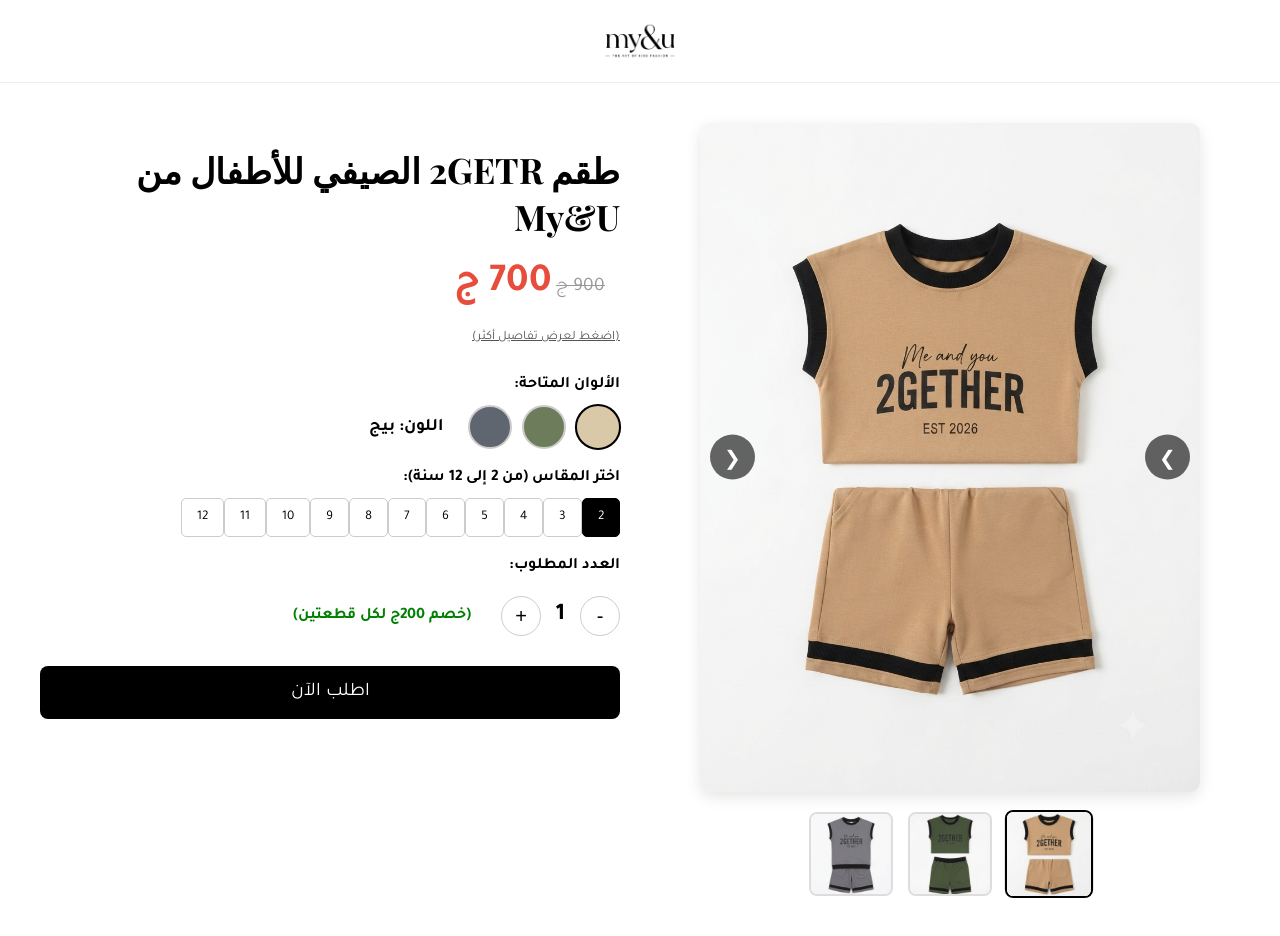
==== index.html @ 63d33086 "Add files via upload" ====
<!DOCTYPE html>
<html lang="ar" dir="rtl">
<head>
    <meta charset="UTF-8">
    <meta name="viewport" content="width=device-width, initial-scale=1.0">
    <title>My&U | طقم 2GETR</title>
    <style>
        @import url('https://fonts.googleapis.com/css2?family=Playfair+Display:wght@400;700&family=Tajawal:wght@400;700&display=swap');
        
        body, header, .container, #checkout-page, form, .summary-box, input, select, textarea { 
            background-color: #ffffff !important; 
            color: #000; 
        }
        
        body { font-family: 'Tajawal', sans-serif; margin: 0; padding: 0; }
        header { display: flex; justify-content: center; padding: 20px; border-bottom: 1px solid #eee; }
        header img { max-width: 90px; height: auto; }
        
        .container { display: grid; grid-template-columns: 1fr 1fr; gap: 40px; padding: 40px; max-width: 1200px; margin: 0 auto; }
        
        .gallery-wrapper { position: relative; width: 100%; max-width: 500px; margin: 0 auto; }
        .main-image { width: 100%; border-radius: 10px; box-shadow: 0 5px 15px rgba(0,0,0,0.1); display: block; }
        
        .nav-btn {
            position: absolute;
            top: 50%;
            transform: translateY(-50%);
            width: 45px;
            height: 45px;
            background-color: rgba(0, 0, 0, 0.6);
            color: white;
            border: none;
            border-radius: 50%;
            font-size: 20px;
            cursor: pointer;
            z-index: 10;
            display: flex;
            justify-content: center;
            align-items: center;
            transition: background 0.3s;
        }
        .nav-btn:hover { background-color: rgba(0, 0, 0, 0.9); }
        .nav-btn.prev { left: 10px; }
        .nav-btn.next { right: 10px; }
        
        .thumbnails { display: flex; justify-content: center; gap: 15px; margin-top: 20px; }
        .thumb { width: 80px; height: 80px; object-fit: cover; border-radius: 8px; border: 2px solid #ddd; cursor: pointer; transition: 0.3s; }
        .thumb.active, .swatch.active { border-color: #000; transform: scale(1.05); }
        
        .details h1 { font-family: 'Playfair Display', serif; font-size: 2.2rem; margin-bottom: 20px; }
        .prices { margin-bottom: 20px; }
        .old-price { color: #999; text-decoration: line-through; font-size: 1.2rem; margin-right: 15px; }
        .current-price { color: #e74c3c; font-size: 2.5rem; font-weight: bold; }
        
        .details-toggle { font-size: 0.8rem; color: #555; cursor: pointer; text-decoration: underline; margin-bottom: 10px; display: inline-block; }
        #more-details { display: none; background: #f9f9f9; border: 1px solid #eee; border-radius: 8px; padding: 15px; margin-bottom: 20px; font-size: 0.95rem; line-height: 1.6; }
        
        .section-title { font-weight: bold; margin-bottom: 10px; margin-top: 20px; }
        .swatches { display: flex; gap: 10px; align-items: center; }
        .swatch { width: 40px; height: 40px; border-radius: 50%; border: 2px solid #ccc; cursor: pointer; }
        #color-name-display { font-weight: bold; margin-right: 15px; font-size: 1.1rem; }
        
        .size-btn { padding: 10px 15px; border: 1px solid #ccc; border-radius: 5px; cursor: pointer; font-family: 'Tajawal', sans-serif; background: #fff; color: #000; }
        .size-btn.active { background: #000; color: #fff; border-color: #000; }
        
        .qty-section { display: flex; align-items: center; gap: 15px; margin-top: 20px; }
        .qty-btn { width: 40px; height: 40px; border-radius: 50%; border: 1px solid #ccc; background: #fff; font-size: 20px; cursor: pointer; color: #000; }
        
        #dynamic-items-container { display: none; }
        .item-section { border: 1px solid #ddd; border-radius: 8px; padding: 15px; margin-bottom: 10px; background: #fafafa; }
        .item-title { font-weight: bold; margin-bottom: 10px; }
        
        .order-btn { background-color: #000; color: white; font-size: 1.2rem; padding: 15px; border: none; border-radius: 8px; cursor: pointer; width: 100%; margin-top: 30px; font-family: 'Tajawal', sans-serif; }
        .order-btn:hover { background-color: #444; }
        .order-btn:disabled { background-color: #ccc; cursor: not-allowed; }

        #checkout-page { display: none; padding: 40px; max-width: 600px; margin: 0 auto; }
        .back-btn { background: #eee; border: none; padding: 10px 20px; border-radius: 5px; cursor: pointer; margin-bottom: 20px; font-family: 'Tajawal', sans-serif; color: #000; }
        
        /* تنسيق جديد لصور المنتجات المتعددة في الفاتورة */
        .checkout-images-container {
            display: flex;
            flex-wrap: wrap;
            justify-content: center;
            gap: 10px;
            margin-bottom: 15px;
        }
        .checkout-images-container img {
            width: 40%;
            max-width: 150px;
            border-radius: 10px;
            border: 1px solid #ddd;
            box-shadow: 0 4px 10px rgba(0,0,0,0.05);
            object-fit: cover;
        }
        
        .summary-box { background: #f8f8f8 !important; padding: 20px; border-radius: 10px; margin-bottom: 20px; border: 1px solid #eee; }
        .summary-row { display: flex; justify-content: space-between; margin-bottom: 10px; border-bottom: 1px dashed #ddd; padding-bottom: 10px; }
        .summary-row.discount { color: #e74c3c; font-weight: bold; }
        .summary-row.total { font-size: 1.5rem; font-weight: bold; border: none; margin-top: 10px; color: #000; }
        
        input, select, textarea { width: 100%; padding: 12px; margin-bottom: 15px; border: 1px solid #ccc; border-radius: 5px; font-family: 'Tajawal', sans-serif; box-sizing: border-box; color: #000; background: #fff; }
        label { font-weight: bold; display: block; margin-bottom: 5px; color: #000; }
        
        @media (max-width: 768px) { .container { grid-template-columns: 1fr; padding: 20px; } }
    </style>
</head>
<body>

    <div id="main-page">
        <header>
            <img src="image_4.png" alt="My&U Logo" onerror="this.style.display='none'">
        </header>

        <div class="container">
            <div class="gallery">
                <div class="gallery-wrapper">
                    <button class="nav-btn prev" onclick="navigateImage(-1)">&#10094;</button>
                    <img id="mainImage" src="beige_1.png" class="main-image" alt="طقم 2GETR">
                    <button class="nav-btn next" onclick="navigateImage(1)">&#10095;</button>
                </div>

                <div class="thumbnails">
                    <img src="beige_1.png" class="thumb active" onclick="selectColor('beige')">
                    <img src="green_1.png" class="thumb" onclick="selectColor('green')">
                    <img src="grey_1.png" class="thumb" onclick="selectColor('grey')">
                </div>
            </div>

            <div class="details">
                <h1>طقم 2GETR الصيفي للأطفال من My&U</h1>
                
                <div class="prices">
                    <span class="old-price">900 ج</span>
                    <span class="current-price">700 ج</span>
                </div>

                <span class="details-toggle" onclick="toggleDetails()">(اضغط لعرض تفاصيل أكثر)</span>
                <div id="more-details">
                    (🌟 طقم أطفال شيك وعصري 🌟<br>
                    👕 خامة إنترلوك قطن 100% ناعمة ومريحة على بشرة الأطفال، مناسبة للخروج واللعب.<br>
                    تصميم مميز وخامة عالية الجودة تمنح طفلك الراحة والأناقة طوال اليوم.)
                </div>

                <div class="section-title">الألوان المتاحة:</div>
                <div class="swatches">
                    <div class="swatch active" style="background-color: #D9C9A9;" onclick="selectColor('beige')" title="بيج"></div>
                    <div class="swatch" style="background-color: #6D7D5C;" onclick="selectColor('green')" title="زيتي"></div>
                    <div class="swatch" style="background-color: #5F666F;" onclick="selectColor('grey')" title="رمادي"></div>
                    <span id="color-name-display">اللون: بيج</span>
                </div>

                <div class="section-title">اختر المقاس (من 2 إلى 12 سنة):</div>
                <div class="sizes" id="sizes-container"></div>

                <div class="section-title">العدد المطلوب:</div>
                <div class="qty-section">
                    <button class="qty-btn" onclick="updateQty(-1)">-</button>
                    <span id="qty-display" style="font-size: 1.5rem; font-weight: bold;">1</span>
                    <button class="qty-btn" onclick="updateQty(1)">+</button>
                    <span style="color: green; font-weight: bold; margin-right: 15px;">(خصم 200ج لكل قطعتين)</span>
                </div>

                <div id="dynamic-items-container"></div>

                <button class="order-btn" onclick="goToCheckout()">اطلب الآن</button>
            </div>
        </div>
    </div>

    <div id="checkout-page">
        <button class="back-btn" onclick="goBack()">← الرجوع للمنتج</button>
        <h1 style="font-family: 'Playfair Display', serif; margin-bottom: 20px;">إتمام الطلب</h1>

        <!-- التعديل الجديد: حاوية الصور (تتغير حسب عدد القطع والوانها) -->
        <div class="checkout-images-container" id="checkout-images-container">
            <!-- سيتم وضع الصور هنا ديناميكياً -->
        </div>

        <div class="summary-box">
            <div class="summary-row"><span>المنتج:</span> <span>طقم 2GETR</span></div>
            <div id="checkout-items-details"></div>
            <div class="summary-row"><span>عدد القطع:</span> <span id="sum-qty"></span></div>
            
            <div class="summary-row" id="original-summary-row"><span>السعر قبل الخصم:</span> <span id="sum-original"></span></div>
            <div class="summary-row discount" id="discount-summary-row"><span>الخصم المطبق:</span> <span id="sum-discount"></span></div>
            
            <div class="summary-row"><span>سعر المنتج:</span> <span id="sum-price"></span></div>
            <div class="summary-row"><span>مصاريف الشحن:</span> <span id="sum-shipping">65 ج</span></div>
            <div class="summary-row total"><span>الإجمالي النهائي:</span> <span id="sum-total"></span></div>
        </div>

        <form onsubmit="submitOrder(event)">
            <label>رقم الهاتف:</label>
            <input type="tel" id="phone" required placeholder="01xxxxxxxxx">
            
            <label>المحافظة:</label>
            <select id="governorate" required>
                <option value="">اختر المحافظة</option>
                <option>القاهرة</option>
                <option>الجيزة</option>
                <option>الإسكندرية</option>
                <option>القليوبية</option>
                <option>الدقهلية</option>
                <option>الشرقية</option>
                <option>الغربية</option>
                <option>المنوفية</option>
                <option>البحيرة</option>
                <option>كفر الشيخ</option>
                <option>دمياط</option>
                <option>بورسعيد</option>
                <option>الإسماعيلية</option>
                <option>السويس</option>
                <option>شمال سيناء</option>
                <option>جنوب سيناء</option>
                <option>بني سويف</option>
                <option>الفيوم</option>
                <option>المنيا</option>
                <option>أسيوط</option>
                <option>سوهاج</option>
                <option>قنا</option>
                <option>الأقصر</option>
                <option>أسوان</option>
                <option>البحر الأحمر</option>
                <option>الوادي الجديد</option>
                <option>مطروح</option>
            </select>

            <label>العنوان بالتفصيل:</label>
            <textarea id="address" rows="3" required placeholder="اسم الشارع، رقم العمارة، الدور، الشقة..."></textarea>

            <button type="submit" class="order-btn" style="margin-top: 10px;">تأكيد الطلب</button>
        </form>
    </div>

    <script>
        const TELEGRAM_BOT_TOKEN = "8421587672:AAGLKUmRaoclQ3uvp_t5QojQH05fFPQfdFQ";
        const TELEGRAM_CHAT_ID = "5749060658";
        
        const colorSets = {
            'beige': { name: 'بيج', images: ['beige_1.png', 'https://ibb.co/kg5PW7Cm', 'beige_3.png', 'beige_4.png'] },
            'green': { name: 'زيتي', images: ['green_1.png', 'green_2.png', 'green_3.png', 'green_4.png'] },
            'grey':  { name: 'رمادي', images: ['grey_1.png', 'grey_2.png', 'grey_3.png', 'grey_4.png'] }
        };

        let currentColorKey = 'beige';
        let currentImages = colorSets[currentColorKey].images;
        let currentIndex = 0;
        let isAnimating = false;

        let qty = 1;
        let subTotal = 700;
        let originalTotal = 700;
        let discount = 0;
        let currentSize = 2;
        const shippingFee = 65;

        const sizesContainer = document.getElementById('sizes-container');
        for (let i = 2; i <= 12; i++) {
            let btn = document.createElement('button');
            btn.className = 'size-btn' + (i === 2 ? ' active' : '');
            btn.innerText = i;
            btn.onclick = function() { 
                document.querySelectorAll('.size-btn').forEach(b => b.classList.remove('active'));
                btn.classList.add('active');
                currentSize = i;
            };
            sizesContainer.appendChild(btn);
        }

        function toggleDetails() {
            const details = document.getElementById('more-details');
            if (details.style.display === 'none' || details.style.display === '') {
                details.style.display = 'block';
            } else {
                details.style.display = 'none';
            }
        }

        function navigateImage(direction) {
            if (isAnimating) return;
            isAnimating = true;
            const img = document.getElementById('mainImage');
            currentIndex = (currentIndex + direction + currentImages.length) % currentImages.length;
            img.style.transition = 'transform 0.4s ease, opacity 0.4s ease';
            
            if (direction === 1) {
                img.style.transform = 'translateX(-80px)'; img.style.opacity = '0';
                setTimeout(() => {
                    img.src = currentImages[currentIndex];
                    img.style.transition = 'none'; img.style.transform = 'translateX(80px)'; img.style.opacity = '0';
                    setTimeout(() => {
                        img.style.transition = 'transform 0.4s ease, opacity 0.4s ease';
                        img.style.transform = 'translateX(0)'; img.style.opacity = '1'; isAnimating = false;
                    }, 20);
                }, 400);
            } else {
                img.style.transform = 'translateX(80px)'; img.style.opacity = '0';
                setTimeout(() => {
                    img.src = currentImages[currentIndex];
                    img.style.transition = 'none'; img.style.transform = 'translateX(-80px)'; img.style.opacity = '0';
                    setTimeout(() => {
                        img.style.transition = 'transform 0.4s ease, opacity 0.4s ease';
                        img.style.transform = 'translateX(0)'; img.style.opacity = '1'; isAnimating = false;
                    }, 20);
                }, 400);
            }
        }

        function selectColor(colorKey) {
            if (colorKey === currentColorKey) return;
            currentColorKey = colorKey;
            currentImages = colorSets[colorKey].images;
            currentIndex = 0;
            
            const img = document.getElementById('mainImage');
            img.style.transition = 'none'; img.style.opacity = '0';
            setTimeout(() => {
                img.src = currentImages[currentIndex];
                img.style.transition = 'opacity 0.4s ease'; img.style.opacity = '1';
            }, 50);
            
            const thumbnails = document.querySelectorAll('.thumb');
            thumbnails.forEach(t => t.classList.remove('active'));
            if (colorKey === 'beige') thumbnails[0].classList.add('active');
            if (colorKey === 'green') thumbnails[1].classList.add('active');
            if (colorKey === 'grey') thumbnails[2].classList.add('active');

            document.querySelectorAll('.swatch').forEach(s => s.classList.remove('active'));
            const swatchIndex = colorKey === 'beige' ? 0 : (colorKey === 'green' ? 1 : 2);
            document.querySelectorAll('.swatch')[swatchIndex].classList.add('active');
            document.getElementById('color-name-display').innerText = 'اللون: ' + colorSets[colorKey].name;
        }

        function updateQty(delta) {
            qty += delta;
            if (qty < 1) qty = 1;
            document.getElementById('qty-display').innerText = qty;
            
            subTotal = (Math.floor(qty / 2) * 1200) + ((qty % 2) * 700);
            originalTotal = qty * 700; 
            discount = originalTotal - subTotal;
            
            const container = document.getElementById('dynamic-items-container');
            if (qty === 1) {
                container.style.display = 'none';
                container.innerHTML = ''; 
            } else {
                container.style.display = 'block';
                renderItemsDetails();
            }
        }

        function renderItemsDetails() {
            const container = document.getElementById('dynamic-items-container');
            container.innerHTML = ''; 

            for (let i = 0; i < qty; i++) {
                const div = document.createElement('div');
                div.className = 'item-section';
                div.innerHTML = `
                    <div class="item-title">القطعة ${i + 1}</div>
                    <label>اللون</label>
                    <select id="item-${i+1}-color">
                        <option value="بيج">بيج</option>
                        <option value="زيتي">زيتي</option>
                        <option value="رمادي">رمادي</option>
                    </select>
                    <label>المقاس</label>
                    <select id="item-${i+1}-size">
                        ${Array.from({length: 11}, (_, j) => `<option value="${j+2}">${j+2}</option>`).join('')}
                    </select>
                `;
                container.appendChild(div);
            }
        }

        // التعديل الرئيسي: دالة توليد صور المنتج في الفاتورة
        function goToCheckout() {
            document.getElementById('main-page').style.display = 'none';
            document.getElementById('checkout-page').style.display = 'block';
            window.scrollTo(0, 0);

            // 1. توليد صور المنتج
            const imagesContainer = document.getElementById('checkout-images-container');
            imagesContainer.innerHTML = ''; // تنظيف الصور السابقة

            if (qty === 1) {
                // صورة واحدة (اللون المختار من المعرض)
                const img = document.createElement('img');
                img.src = currentImages[currentIndex];
                imagesContainer.appendChild(img);
            } else {
                // أكثر من قطعة: نأخذ الصورة الأولى للون المختار في كل قطعة
                for (let i = 0; i < qty; i++) {
                    const colorName = document.getElementById(`item-${i+1}-color`).value;
                    
                    // البحث عن مفتاح اللون المطابق
                    const colorKey = Object.keys(colorSets).find(key => colorSets[key].name === colorName);
                    
                    if (colorKey) {
                        const img = document.createElement('img');
                        img.src = colorSets[colorKey].images[0]; // استخدام أول صورة من مجموعة هذا اللون
                        imagesContainer.appendChild(img);
                    }
                }
            }

            // 2. توليد تفاصيل الطلب النصية
            let itemsDetailsHTML = '';
            if (qty === 1) {
                const color = colorSets[currentColorKey].name;
                const size = currentSize;
                itemsDetailsHTML += `
                    <div class="summary-row">
                        <span>القطعة 1:</span>
                        <span>${color} - مقاس ${size}</span>
                    </div>
                `;
            } else {
                for (let i = 0; i < qty; i++) {
                    const color = document.getElementById(`item-${i+1}-color`).value;
                    const size = document.getElementById(`item-${i+1}-size`).value;
                    itemsDetailsHTML += `
                        <div class="summary-row">
                            <span>القطعة ${i+1}:</span>
                            <span>${color} - مقاس ${size}</span>
                        </div>
                    `;
                }
            }
            document.getElementById('checkout-items-details').innerHTML = itemsDetailsHTML;

            // 3. الحسابات النهائية
            document.getElementById('sum-qty').innerText = qty + ' قطعة';
            document.getElementById('sum-price').innerText = subTotal + ' ج';
            document.getElementById('sum-total').innerText = (subTotal + shippingFee) + ' ج';

            const originalRow = document.getElementById('original-summary-row');
            const discountRow = document.getElementById('discount-summary-row');
            
            if (qty === 1) {
                originalRow.style.display = 'none';
                discountRow.style.display = 'none';
            } else {
                originalRow.style.display = 'flex';
                discountRow.style.display = 'flex';
                document.getElementById('sum-original').innerText = originalTotal + ' ج';
                document.getElementById('sum-discount').innerText = "- " + discount + " ج";
            }
        }

        function goBack() {
            document.getElementById('main-page').style.display = 'block';
            document.getElementById('checkout-page').style.display = 'none';
        }

        async function submitOrder(e) {
            e.preventDefault();
            const submitBtn = document.querySelector('#checkout-page button[type="submit"]');
            submitBtn.disabled = true;
            submitBtn.innerText = "جاري إرسال الطلب...";

            let itemsDetails = [];
            if (qty === 1) {
                const color = colorSets[currentColorKey].name;
                const size = currentSize;
                itemsDetails.push(`قطعة 1: ${color} - مقاس ${size}`);
            } else {
                for (let i = 0; i < qty; i++) {
                    const color = document.getElementById(`item-${i+1}-color`).value;
                    const size = document.getElementById(`item-${i+1}-size`).value;
                    itemsDetails.push(`قطعة ${i+1}: ${color} - مقاس ${size}`);
                }
            }

            const phone = document.getElementById('phone').value;
            const gov = document.getElementById('governorate').value;
            const address = document.getElementById('address').value;

            let message = `
🛒 *طلب جديد من موقع My&U*
———————————
👕 *المنتج:* طقم 2GETR
📦 *تفاصيل القطع:*
${itemsDetails.join('\n')}
———————————
📞 *رقم الهاتف:* ${phone}
📍 *المحافظة:* ${gov}
🏠 *العنوان:* ${address}
———————————
💵 *سعر المنتج:* ${subTotal} ج
🚚 *الشحن:* ${shippingFee} ج
✅ *الإجمالي النهائي:* ${subTotal + shippingFee} ج
`;

            if (qty > 1) {
                message = `
🛒 *طلب جديد من موقع My&U*
———————————
👕 *المنتج:* طقم 2GETR
📦 *تفاصيل القطع:*
${itemsDetails.join('\n')}
———————————
📞 *رقم الهاتف:* ${phone}
📍 *المحافظة:* ${gov}
🏠 *العنوان:* ${address}
———————————
💰 *السعر قبل الخصم:* ${originalTotal} ج
🎁 *الخصم:* -${discount} ج
💵 *السعر بعد الخصم:* ${subTotal} ج
🚚 *الشحن:* ${shippingFee} ج
✅ *الإجمالي النهائي:* ${subTotal + shippingFee} ج
`;
            }

            try {
                const response = await fetch(`https://api.telegram.org/bot${TELEGRAM_BOT_TOKEN}/sendMessage`, {
                    method: 'POST',
                    headers: { 'Content-Type': 'application/json' },
                    body: JSON.stringify({ chat_id: TELEGRAM_CHAT_ID, text: message, parse_mode: 'Markdown' })
                });
                const data = await response.json();
                
                if (data.ok) {
                    alert("شكراً لطلبك من براند My&U! ❤\nتم استلام طلبك بنجاح، وسيتم التواصل معك قريباً لتأكيده.");
                    document.getElementById('phone').value = '';
                    document.getElementById('address').value = '';
                    document.getElementById('governorate').selectedIndex = 0;
                } else {
                    alert("حدث خطأ في التوكن أو المعرف. تأكد من صحتهما.");
                }
            } catch (error) {
                alert("تعذر الاتصال بخادم التليجرام. تأكد من الإنترنت.");
            } finally {
                submitBtn.disabled = false;
                submitBtn.innerText = "تأكيد الطلب";
            }
        }
        
        updateQty(0); 
        selectColor('beige');
    </script>
</body>
</html>
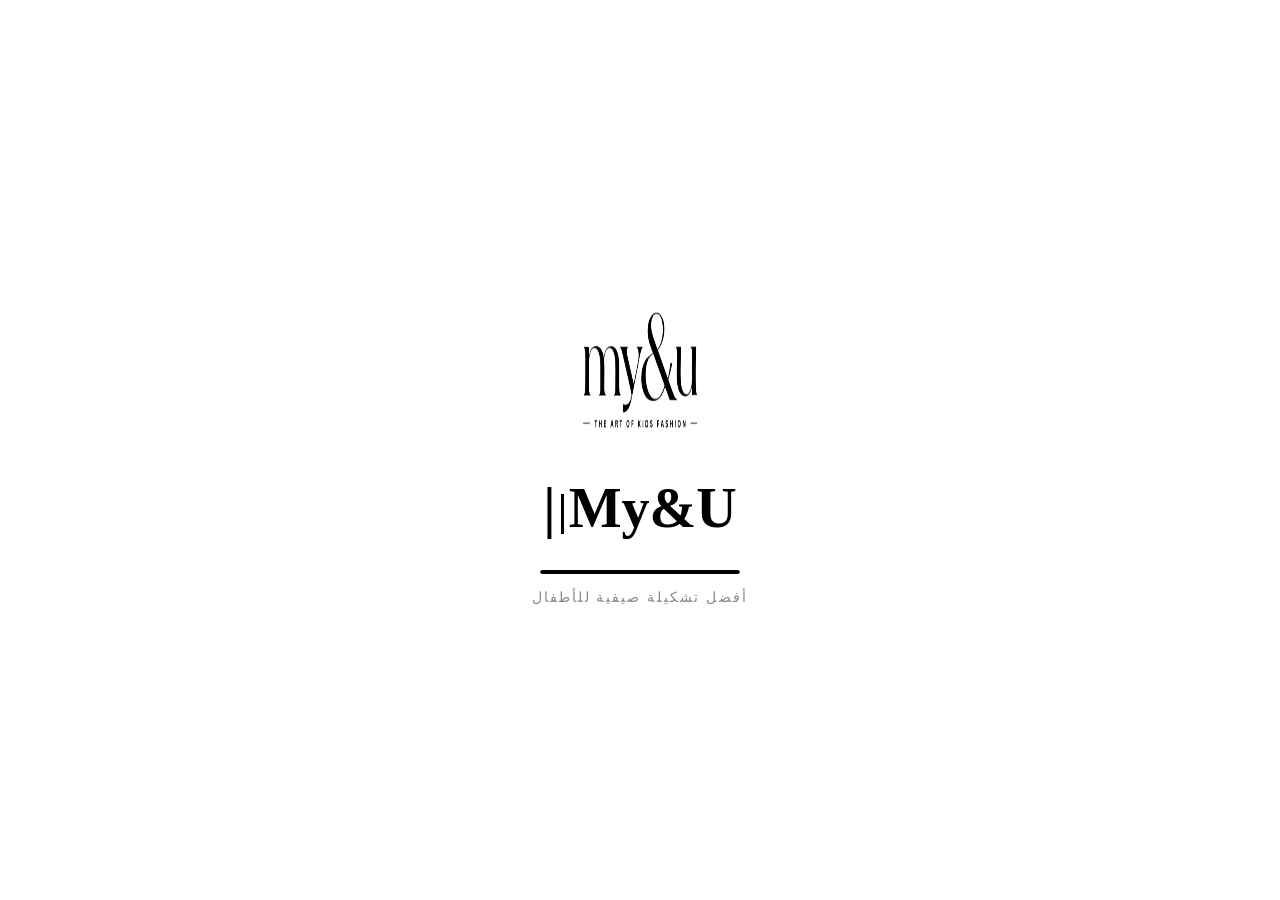
==== commit 1ed0f060: "Update index.html" ====
--- a/index.html
+++ b/index.html
@@ -3,543 +3,146 @@
 <head>
     <meta charset="UTF-8">
     <meta name="viewport" content="width=device-width, initial-scale=1.0">
-    <title>My&U | طقم 2GETR</title>
+    <title>My&U</title>
     <style>
-        @import url('https://fonts.googleapis.com/css2?family=Playfair+Display:wght@400;700&family=Tajawal:wght@400;700&display=swap');
-        
-        body, header, .container, #checkout-page, form, .summary-box, input, select, textarea { 
-            background-color: #ffffff !important; 
-            color: #000; 
+        * {
+            margin: 0;
+            padding: 0;
+            box-sizing: border-box;
         }
-        
-        body { font-family: 'Tajawal', sans-serif; margin: 0; padding: 0; }
-        header { display: flex; justify-content: center; padding: 20px; border-bottom: 1px solid #eee; }
-        header img { max-width: 90px; height: auto; }
-        
-        .container { display: grid; grid-template-columns: 1fr 1fr; gap: 40px; padding: 40px; max-width: 1200px; margin: 0 auto; }
-        
-        .gallery-wrapper { position: relative; width: 100%; max-width: 500px; margin: 0 auto; }
-        .main-image { width: 100%; border-radius: 10px; box-shadow: 0 5px 15px rgba(0,0,0,0.1); display: block; }
-        
-        .nav-btn {
-            position: absolute;
-            top: 50%;
-            transform: translateY(-50%);
-            width: 45px;
-            height: 45px;
-            background-color: rgba(0, 0, 0, 0.6);
-            color: white;
-            border: none;
-            border-radius: 50%;
-            font-size: 20px;
-            cursor: pointer;
-            z-index: 10;
+
+        body {
+            font-family: 'Tajawal', sans-serif;
+            background: #ffffff;
+            height: 100vh;
             display: flex;
             justify-content: center;
             align-items: center;
-            transition: background 0.3s;
+            overflow: hidden;
         }
-        .nav-btn:hover { background-color: rgba(0, 0, 0, 0.9); }
-        .nav-btn.prev { left: 10px; }
-        .nav-btn.next { right: 10px; }
-        
-        .thumbnails { display: flex; justify-content: center; gap: 15px; margin-top: 20px; }
-        .thumb { width: 80px; height: 80px; object-fit: cover; border-radius: 8px; border: 2px solid #ddd; cursor: pointer; transition: 0.3s; }
-        .thumb.active, .swatch.active { border-color: #000; transform: scale(1.05); }
-        
-        .details h1 { font-family: 'Playfair Display', serif; font-size: 2.2rem; margin-bottom: 20px; }
-        .prices { margin-bottom: 20px; }
-        .old-price { color: #999; text-decoration: line-through; font-size: 1.2rem; margin-right: 15px; }
-        .current-price { color: #e74c3c; font-size: 2.5rem; font-weight: bold; }
-        
-        .details-toggle { font-size: 0.8rem; color: #555; cursor: pointer; text-decoration: underline; margin-bottom: 10px; display: inline-block; }
-        #more-details { display: none; background: #f9f9f9; border: 1px solid #eee; border-radius: 8px; padding: 15px; margin-bottom: 20px; font-size: 0.95rem; line-height: 1.6; }
-        
-        .section-title { font-weight: bold; margin-bottom: 10px; margin-top: 20px; }
-        .swatches { display: flex; gap: 10px; align-items: center; }
-        .swatch { width: 40px; height: 40px; border-radius: 50%; border: 2px solid #ccc; cursor: pointer; }
-        #color-name-display { font-weight: bold; margin-right: 15px; font-size: 1.1rem; }
-        
-        .size-btn { padding: 10px 15px; border: 1px solid #ccc; border-radius: 5px; cursor: pointer; font-family: 'Tajawal', sans-serif; background: #fff; color: #000; }
-        .size-btn.active { background: #000; color: #fff; border-color: #000; }
-        
-        .qty-section { display: flex; align-items: center; gap: 15px; margin-top: 20px; }
-        .qty-btn { width: 40px; height: 40px; border-radius: 50%; border: 1px solid #ccc; background: #fff; font-size: 20px; cursor: pointer; color: #000; }
-        
-        #dynamic-items-container { display: none; }
-        .item-section { border: 1px solid #ddd; border-radius: 8px; padding: 15px; margin-bottom: 10px; background: #fafafa; }
-        .item-title { font-weight: bold; margin-bottom: 10px; }
-        
-        .order-btn { background-color: #000; color: white; font-size: 1.2rem; padding: 15px; border: none; border-radius: 8px; cursor: pointer; width: 100%; margin-top: 30px; font-family: 'Tajawal', sans-serif; }
-        .order-btn:hover { background-color: #444; }
-        .order-btn:disabled { background-color: #ccc; cursor: not-allowed; }
 
-        #checkout-page { display: none; padding: 40px; max-width: 600px; margin: 0 auto; }
-        .back-btn { background: #eee; border: none; padding: 10px 20px; border-radius: 5px; cursor: pointer; margin-bottom: 20px; font-family: 'Tajawal', sans-serif; color: #000; }
-        
-        /* تنسيق جديد لصور المنتجات المتعددة في الفاتورة */
-        .checkout-images-container {
-            display: flex;
-            flex-wrap: wrap;
-            justify-content: center;
-            gap: 10px;
-            margin-bottom: 15px;
+        .splash-container {
+            text-align: center;
+            animation: fadeIn 1.5s ease;
         }
-        .checkout-images-container img {
-            width: 40%;
-            max-width: 150px;
-            border-radius: 10px;
-            border: 1px solid #ddd;
-            box-shadow: 0 4px 10px rgba(0,0,0,0.05);
-            object-fit: cover;
+
+        .logo {
+            width: 150px;
+            height: 150px;
+            margin: 0 auto 30px;
+            display: block;
+            animation: pulse 1.5s ease infinite;
         }
-        
-        .summary-box { background: #f8f8f8 !important; padding: 20px; border-radius: 10px; margin-bottom: 20px; border: 1px solid #eee; }
-        .summary-row { display: flex; justify-content: space-between; margin-bottom: 10px; border-bottom: 1px dashed #ddd; padding-bottom: 10px; }
-        .summary-row.discount { color: #e74c3c; font-weight: bold; }
-        .summary-row.total { font-size: 1.5rem; font-weight: bold; border: none; margin-top: 10px; color: #000; }
-        
-        input, select, textarea { width: 100%; padding: 12px; margin-bottom: 15px; border: 1px solid #ccc; border-radius: 5px; font-family: 'Tajawal', sans-serif; box-sizing: border-box; color: #000; background: #fff; }
-        label { font-weight: bold; display: block; margin-bottom: 5px; color: #000; }
-        
-        @media (max-width: 768px) { .container { grid-template-columns: 1fr; padding: 20px; } }
+
+        .brand-name {
+            font-family: 'Playfair Display', serif;
+            font-size: 3.5rem;
+            font-weight: 700;
+            color: #000;
+            position: relative;
+            display: inline-block;
+        }
+
+        .brand-name::after {
+            content: '|';
+            animation: blink 0.8s step-end infinite;
+            margin-right: 5px;
+            color: #000;
+        }
+
+        .cursor-blink {
+            display: inline-block;
+            width: 3px;
+            height: 40px;
+            background: #000;
+            animation: blink 0.8s step-end infinite;
+            vertical-align: middle;
+            margin-right: 5px;
+        }
+
+        @keyframes blink {
+            0%, 100% { opacity: 1; }
+            50% { opacity: 0; }
+        }
+
+        @keyframes fadeIn {
+            from { opacity: 0; transform: scale(0.9); }
+            to { opacity: 1; transform: scale(1); }
+        }
+
+        @keyframes pulse {
+            0%, 100% { transform: scale(1); }
+            50% { transform: scale(1.05); }
+        }
+
+        .loading-bar {
+            width: 200px;
+            height: 4px;
+            background: #eee;
+            border-radius: 2px;
+            margin: 30px auto 0;
+            overflow: hidden;
+        }
+
+        .loading-progress {
+            width: 0%;
+            height: 100%;
+            background: #000;
+            border-radius: 2px;
+            animation: load 2s ease forwards;
+        }
+
+        @keyframes load {
+            from { width: 0%; }
+            to { width: 100%; }
+        }
+
+        .sub-text {
+            color: #888;
+            font-size: 0.9rem;
+            margin-top: 15px;
+            letter-spacing: 2px;
+        }
     </style>
 </head>
 <body>
 
-    <div id="main-page">
-        <header>
-            <img src="image_4.png" alt="My&U Logo" onerror="this.style.display='none'">
-        </header>
+<div class="splash-container">
+    <img src="image_4.png" alt="My&U" class="logo" onerror="this.style.display='none'">
+    
+    <div class="brand-name" id="brandText"></div>
+    
+    <div class="loading-bar">
+        <div class="loading-progress"></div>
+    </div>
+    
+    <div class="sub-text">أفضل تشكيلة صيفية للأطفال</div>
+</div>
 
-        <div class="container">
-            <div class="gallery">
-                <div class="gallery-wrapper">
-                    <button class="nav-btn prev" onclick="navigateImage(-1)">&#10094;</button>
-                    <img id="mainImage" src="beige_1.png" class="main-image" alt="طقم 2GETR">
-                    <button class="nav-btn next" onclick="navigateImage(1)">&#10095;</button>
-                </div>
+<script>
+    // تأثير الكتابة اليدوية
+    const text = "My&U";
+    let index = 0;
+    const brandElement = document.getElementById('brandText');
 
-                <div class="thumbnails">
-                    <img src="beige_1.png" class="thumb active" onclick="selectColor('beige')">
-                    <img src="green_1.png" class="thumb" onclick="selectColor('green')">
-                    <img src="grey_1.png" class="thumb" onclick="selectColor('grey')">
-                </div>
-            </div>
+    function typeWriter() {
+        if (index < text.length) {
+            brandElement.innerHTML = text.substring(0, index + 1) + '<span class="cursor-blink"></span>';
+            index++;
+            setTimeout(typeWriter, 150);
+        } else {
+            brandElement.innerHTML = text + '<span class="cursor-blink" style="animation: blink 0.8s step-end infinite;"></span>';
+        }
+    }
 
-            <div class="details">
-                <h1>طقم 2GETR الصيفي للأطفال من My&U</h1>
-                
-                <div class="prices">
-                    <span class="old-price">900 ج</span>
-                    <span class="current-price">700 ج</span>
-                </div>
+    // بدء التأثير
+    setTimeout(typeWriter, 300);
 
-                <span class="details-toggle" onclick="toggleDetails()">(اضغط لعرض تفاصيل أكثر)</span>
-                <div id="more-details">
-                    (🌟 طقم أطفال شيك وعصري 🌟<br>
-                    👕 خامة إنترلوك قطن 100% ناعمة ومريحة على بشرة الأطفال، مناسبة للخروج واللعب.<br>
-                    تصميم مميز وخامة عالية الجودة تمنح طفلك الراحة والأناقة طوال اليوم.)
-                </div>
+    // الانتقال للصفحة الرئيسية بعد 2.5 ثانية
+    setTimeout(() => {
+        window.location.href = 'splash.html';
+    }, 2500);
+</script>
 
-                <div class="section-title">الألوان المتاحة:</div>
-                <div class="swatches">
-                    <div class="swatch active" style="background-color: #D9C9A9;" onclick="selectColor('beige')" title="بيج"></div>
-                    <div class="swatch" style="background-color: #6D7D5C;" onclick="selectColor('green')" title="زيتي"></div>
-                    <div class="swatch" style="background-color: #5F666F;" onclick="selectColor('grey')" title="رمادي"></div>
-                    <span id="color-name-display">اللون: بيج</span>
-                </div>
-
-                <div class="section-title">اختر المقاس (من 2 إلى 12 سنة):</div>
-                <div class="sizes" id="sizes-container"></div>
-
-                <div class="section-title">العدد المطلوب:</div>
-                <div class="qty-section">
-                    <button class="qty-btn" onclick="updateQty(-1)">-</button>
-                    <span id="qty-display" style="font-size: 1.5rem; font-weight: bold;">1</span>
-                    <button class="qty-btn" onclick="updateQty(1)">+</button>
-                    <span style="color: green; font-weight: bold; margin-right: 15px;">(خصم 200ج لكل قطعتين)</span>
-                </div>
-
-                <div id="dynamic-items-container"></div>
-
-                <button class="order-btn" onclick="goToCheckout()">اطلب الآن</button>
-            </div>
-        </div>
-    </div>
-
-    <div id="checkout-page">
-        <button class="back-btn" onclick="goBack()">← الرجوع للمنتج</button>
-        <h1 style="font-family: 'Playfair Display', serif; margin-bottom: 20px;">إتمام الطلب</h1>
-
-        <!-- التعديل الجديد: حاوية الصور (تتغير حسب عدد القطع والوانها) -->
-        <div class="checkout-images-container" id="checkout-images-container">
-            <!-- سيتم وضع الصور هنا ديناميكياً -->
-        </div>
-
-        <div class="summary-box">
-            <div class="summary-row"><span>المنتج:</span> <span>طقم 2GETR</span></div>
-            <div id="checkout-items-details"></div>
-            <div class="summary-row"><span>عدد القطع:</span> <span id="sum-qty"></span></div>
-            
-            <div class="summary-row" id="original-summary-row"><span>السعر قبل الخصم:</span> <span id="sum-original"></span></div>
-            <div class="summary-row discount" id="discount-summary-row"><span>الخصم المطبق:</span> <span id="sum-discount"></span></div>
-            
-            <div class="summary-row"><span>سعر المنتج:</span> <span id="sum-price"></span></div>
-            <div class="summary-row"><span>مصاريف الشحن:</span> <span id="sum-shipping">65 ج</span></div>
-            <div class="summary-row total"><span>الإجمالي النهائي:</span> <span id="sum-total"></span></div>
-        </div>
-
-        <form onsubmit="submitOrder(event)">
-            <label>رقم الهاتف:</label>
-            <input type="tel" id="phone" required placeholder="01xxxxxxxxx">
-            
-            <label>المحافظة:</label>
-            <select id="governorate" required>
-                <option value="">اختر المحافظة</option>
-                <option>القاهرة</option>
-                <option>الجيزة</option>
-                <option>الإسكندرية</option>
-                <option>القليوبية</option>
-                <option>الدقهلية</option>
-                <option>الشرقية</option>
-                <option>الغربية</option>
-                <option>المنوفية</option>
-                <option>البحيرة</option>
-                <option>كفر الشيخ</option>
-                <option>دمياط</option>
-                <option>بورسعيد</option>
-                <option>الإسماعيلية</option>
-                <option>السويس</option>
-                <option>شمال سيناء</option>
-                <option>جنوب سيناء</option>
-                <option>بني سويف</option>
-                <option>الفيوم</option>
-                <option>المنيا</option>
-                <option>أسيوط</option>
-                <option>سوهاج</option>
-                <option>قنا</option>
-                <option>الأقصر</option>
-                <option>أسوان</option>
-                <option>البحر الأحمر</option>
-                <option>الوادي الجديد</option>
-                <option>مطروح</option>
-            </select>
-
-            <label>العنوان بالتفصيل:</label>
-            <textarea id="address" rows="3" required placeholder="اسم الشارع، رقم العمارة، الدور، الشقة..."></textarea>
-
-            <button type="submit" class="order-btn" style="margin-top: 10px;">تأكيد الطلب</button>
-        </form>
-    </div>
-
-    <script>
-        const TELEGRAM_BOT_TOKEN = "8421587672:AAGLKUmRaoclQ3uvp_t5QojQH05fFPQfdFQ";
-        const TELEGRAM_CHAT_ID = "5749060658";
-        
-        const colorSets = {
-            'beige': { name: 'بيج', images: ['beige_1.png', 'https://ibb.co/kg5PW7Cm', 'beige_3.png', 'beige_4.png'] },
-            'green': { name: 'زيتي', images: ['green_1.png', 'green_2.png', 'green_3.png', 'green_4.png'] },
-            'grey':  { name: 'رمادي', images: ['grey_1.png', 'grey_2.png', 'grey_3.png', 'grey_4.png'] }
-        };
-
-        let currentColorKey = 'beige';
-        let currentImages = colorSets[currentColorKey].images;
-        let currentIndex = 0;
-        let isAnimating = false;
-
-        let qty = 1;
-        let subTotal = 700;
-        let originalTotal = 700;
-        let discount = 0;
-        let currentSize = 2;
-        const shippingFee = 65;
-
-        const sizesContainer = document.getElementById('sizes-container');
-        for (let i = 2; i <= 12; i++) {
-            let btn = document.createElement('button');
-            btn.className = 'size-btn' + (i === 2 ? ' active' : '');
-            btn.innerText = i;
-            btn.onclick = function() { 
-                document.querySelectorAll('.size-btn').forEach(b => b.classList.remove('active'));
-                btn.classList.add('active');
-                currentSize = i;
-            };
-            sizesContainer.appendChild(btn);
-        }
-
-        function toggleDetails() {
-            const details = document.getElementById('more-details');
-            if (details.style.display === 'none' || details.style.display === '') {
-                details.style.display = 'block';
-            } else {
-                details.style.display = 'none';
-            }
-        }
-
-        function navigateImage(direction) {
-            if (isAnimating) return;
-            isAnimating = true;
-            const img = document.getElementById('mainImage');
-            currentIndex = (currentIndex + direction + currentImages.length) % currentImages.length;
-            img.style.transition = 'transform 0.4s ease, opacity 0.4s ease';
-            
-            if (direction === 1) {
-                img.style.transform = 'translateX(-80px)'; img.style.opacity = '0';
-                setTimeout(() => {
-                    img.src = currentImages[currentIndex];
-                    img.style.transition = 'none'; img.style.transform = 'translateX(80px)'; img.style.opacity = '0';
-                    setTimeout(() => {
-                        img.style.transition = 'transform 0.4s ease, opacity 0.4s ease';
-                        img.style.transform = 'translateX(0)'; img.style.opacity = '1'; isAnimating = false;
-                    }, 20);
-                }, 400);
-            } else {
-                img.style.transform = 'translateX(80px)'; img.style.opacity = '0';
-                setTimeout(() => {
-                    img.src = currentImages[currentIndex];
-                    img.style.transition = 'none'; img.style.transform = 'translateX(-80px)'; img.style.opacity = '0';
-                    setTimeout(() => {
-                        img.style.transition = 'transform 0.4s ease, opacity 0.4s ease';
-                        img.style.transform = 'translateX(0)'; img.style.opacity = '1'; isAnimating = false;
-                    }, 20);
-                }, 400);
-            }
-        }
-
-        function selectColor(colorKey) {
-            if (colorKey === currentColorKey) return;
-            currentColorKey = colorKey;
-            currentImages = colorSets[colorKey].images;
-            currentIndex = 0;
-            
-            const img = document.getElementById('mainImage');
-            img.style.transition = 'none'; img.style.opacity = '0';
-            setTimeout(() => {
-                img.src = currentImages[currentIndex];
-                img.style.transition = 'opacity 0.4s ease'; img.style.opacity = '1';
-            }, 50);
-            
-            const thumbnails = document.querySelectorAll('.thumb');
-            thumbnails.forEach(t => t.classList.remove('active'));
-            if (colorKey === 'beige') thumbnails[0].classList.add('active');
-            if (colorKey === 'green') thumbnails[1].classList.add('active');
-            if (colorKey === 'grey') thumbnails[2].classList.add('active');
-
-            document.querySelectorAll('.swatch').forEach(s => s.classList.remove('active'));
-            const swatchIndex = colorKey === 'beige' ? 0 : (colorKey === 'green' ? 1 : 2);
-            document.querySelectorAll('.swatch')[swatchIndex].classList.add('active');
-            document.getElementById('color-name-display').innerText = 'اللون: ' + colorSets[colorKey].name;
-        }
-
-        function updateQty(delta) {
-            qty += delta;
-            if (qty < 1) qty = 1;
-            document.getElementById('qty-display').innerText = qty;
-            
-            subTotal = (Math.floor(qty / 2) * 1200) + ((qty % 2) * 700);
-            originalTotal = qty * 700; 
-            discount = originalTotal - subTotal;
-            
-            const container = document.getElementById('dynamic-items-container');
-            if (qty === 1) {
-                container.style.display = 'none';
-                container.innerHTML = ''; 
-            } else {
-                container.style.display = 'block';
-                renderItemsDetails();
-            }
-        }
-
-        function renderItemsDetails() {
-            const container = document.getElementById('dynamic-items-container');
-            container.innerHTML = ''; 
-
-            for (let i = 0; i < qty; i++) {
-                const div = document.createElement('div');
-                div.className = 'item-section';
-                div.innerHTML = `
-                    <div class="item-title">القطعة ${i + 1}</div>
-                    <label>اللون</label>
-                    <select id="item-${i+1}-color">
-                        <option value="بيج">بيج</option>
-                        <option value="زيتي">زيتي</option>
-                        <option value="رمادي">رمادي</option>
-                    </select>
-                    <label>المقاس</label>
-                    <select id="item-${i+1}-size">
-                        ${Array.from({length: 11}, (_, j) => `<option value="${j+2}">${j+2}</option>`).join('')}
-                    </select>
-                `;
-                container.appendChild(div);
-            }
-        }
-
-        // التعديل الرئيسي: دالة توليد صور المنتج في الفاتورة
-        function goToCheckout() {
-            document.getElementById('main-page').style.display = 'none';
-            document.getElementById('checkout-page').style.display = 'block';
-            window.scrollTo(0, 0);
-
-            // 1. توليد صور المنتج
-            const imagesContainer = document.getElementById('checkout-images-container');
-            imagesContainer.innerHTML = ''; // تنظيف الصور السابقة
-
-            if (qty === 1) {
-                // صورة واحدة (اللون المختار من المعرض)
-                const img = document.createElement('img');
-                img.src = currentImages[currentIndex];
-                imagesContainer.appendChild(img);
-            } else {
-                // أكثر من قطعة: نأخذ الصورة الأولى للون المختار في كل قطعة
-                for (let i = 0; i < qty; i++) {
-                    const colorName = document.getElementById(`item-${i+1}-color`).value;
-                    
-                    // البحث عن مفتاح اللون المطابق
-                    const colorKey = Object.keys(colorSets).find(key => colorSets[key].name === colorName);
-                    
-                    if (colorKey) {
-                        const img = document.createElement('img');
-                        img.src = colorSets[colorKey].images[0]; // استخدام أول صورة من مجموعة هذا اللون
-                        imagesContainer.appendChild(img);
-                    }
-                }
-            }
-
-            // 2. توليد تفاصيل الطلب النصية
-            let itemsDetailsHTML = '';
-            if (qty === 1) {
-                const color = colorSets[currentColorKey].name;
-                const size = currentSize;
-                itemsDetailsHTML += `
-                    <div class="summary-row">
-                        <span>القطعة 1:</span>
-                        <span>${color} - مقاس ${size}</span>
-                    </div>
-                `;
-            } else {
-                for (let i = 0; i < qty; i++) {
-                    const color = document.getElementById(`item-${i+1}-color`).value;
-                    const size = document.getElementById(`item-${i+1}-size`).value;
-                    itemsDetailsHTML += `
-                        <div class="summary-row">
-                            <span>القطعة ${i+1}:</span>
-                            <span>${color} - مقاس ${size}</span>
-                        </div>
-                    `;
-                }
-            }
-            document.getElementById('checkout-items-details').innerHTML = itemsDetailsHTML;
-
-            // 3. الحسابات النهائية
-            document.getElementById('sum-qty').innerText = qty + ' قطعة';
-            document.getElementById('sum-price').innerText = subTotal + ' ج';
-            document.getElementById('sum-total').innerText = (subTotal + shippingFee) + ' ج';
-
-            const originalRow = document.getElementById('original-summary-row');
-            const discountRow = document.getElementById('discount-summary-row');
-            
-            if (qty === 1) {
-                originalRow.style.display = 'none';
-                discountRow.style.display = 'none';
-            } else {
-                originalRow.style.display = 'flex';
-                discountRow.style.display = 'flex';
-                document.getElementById('sum-original').innerText = originalTotal + ' ج';
-                document.getElementById('sum-discount').innerText = "- " + discount + " ج";
-            }
-        }
-
-        function goBack() {
-            document.getElementById('main-page').style.display = 'block';
-            document.getElementById('checkout-page').style.display = 'none';
-        }
-
-        async function submitOrder(e) {
-            e.preventDefault();
-            const submitBtn = document.querySelector('#checkout-page button[type="submit"]');
-            submitBtn.disabled = true;
-            submitBtn.innerText = "جاري إرسال الطلب...";
-
-            let itemsDetails = [];
-            if (qty === 1) {
-                const color = colorSets[currentColorKey].name;
-                const size = currentSize;
-                itemsDetails.push(`قطعة 1: ${color} - مقاس ${size}`);
-            } else {
-                for (let i = 0; i < qty; i++) {
-                    const color = document.getElementById(`item-${i+1}-color`).value;
-                    const size = document.getElementById(`item-${i+1}-size`).value;
-                    itemsDetails.push(`قطعة ${i+1}: ${color} - مقاس ${size}`);
-                }
-            }
-
-            const phone = document.getElementById('phone').value;
-            const gov = document.getElementById('governorate').value;
-            const address = document.getElementById('address').value;
-
-            let message = `
-🛒 *طلب جديد من موقع My&U*
-———————————
-👕 *المنتج:* طقم 2GETR
-📦 *تفاصيل القطع:*
-${itemsDetails.join('\n')}
-———————————
-📞 *رقم الهاتف:* ${phone}
-📍 *المحافظة:* ${gov}
-🏠 *العنوان:* ${address}
-———————————
-💵 *سعر المنتج:* ${subTotal} ج
-🚚 *الشحن:* ${shippingFee} ج
-✅ *الإجمالي النهائي:* ${subTotal + shippingFee} ج
-`;
-
-            if (qty > 1) {
-                message = `
-🛒 *طلب جديد من موقع My&U*
-———————————
-👕 *المنتج:* طقم 2GETR
-📦 *تفاصيل القطع:*
-${itemsDetails.join('\n')}
-———————————
-📞 *رقم الهاتف:* ${phone}
-📍 *المحافظة:* ${gov}
-🏠 *العنوان:* ${address}
-———————————
-💰 *السعر قبل الخصم:* ${originalTotal} ج
-🎁 *الخصم:* -${discount} ج
-💵 *السعر بعد الخصم:* ${subTotal} ج
-🚚 *الشحن:* ${shippingFee} ج
-✅ *الإجمالي النهائي:* ${subTotal + shippingFee} ج
-`;
-            }
-
-            try {
-                const response = await fetch(`https://api.telegram.org/bot${TELEGRAM_BOT_TOKEN}/sendMessage`, {
-                    method: 'POST',
-                    headers: { 'Content-Type': 'application/json' },
-                    body: JSON.stringify({ chat_id: TELEGRAM_CHAT_ID, text: message, parse_mode: 'Markdown' })
-                });
-                const data = await response.json();
-                
-                if (data.ok) {
-                    alert("شكراً لطلبك من براند My&U! ❤\nتم استلام طلبك بنجاح، وسيتم التواصل معك قريباً لتأكيده.");
-                    document.getElementById('phone').value = '';
-                    document.getElementById('address').value = '';
-                    document.getElementById('governorate').selectedIndex = 0;
-                } else {
-                    alert("حدث خطأ في التوكن أو المعرف. تأكد من صحتهما.");
-                }
-            } catch (error) {
-                alert("تعذر الاتصال بخادم التليجرام. تأكد من الإنترنت.");
-            } finally {
-                submitBtn.disabled = false;
-                submitBtn.innerText = "تأكيد الطلب";
-            }
-        }
-        
-        updateQty(0); 
-        selectColor('beige');
-    </script>
 </body>
-</html>+</html>
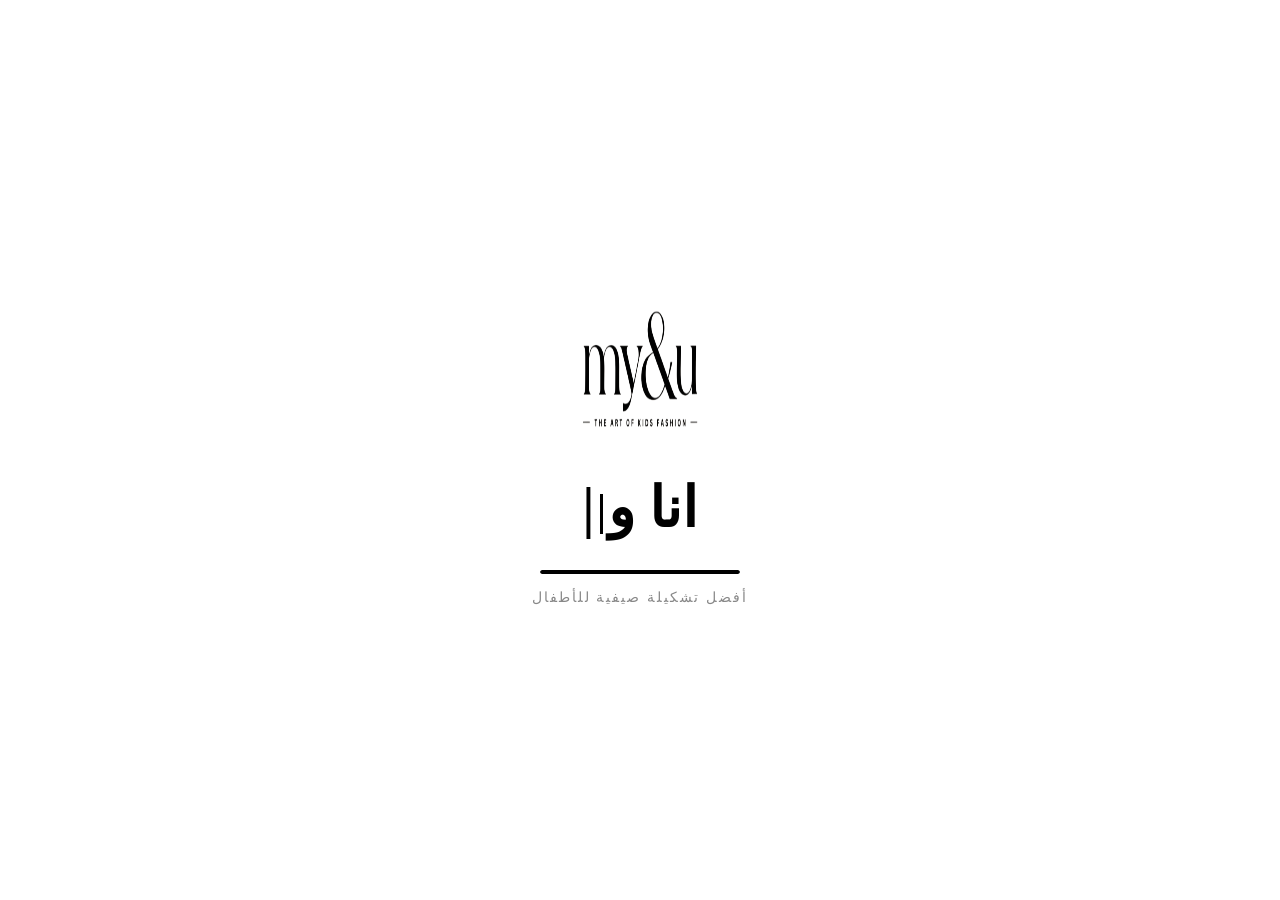
==== commit 92edca1d: "Update index.html" ====
--- a/index.html
+++ b/index.html
@@ -121,7 +121,7 @@
 
 <script>
     // تأثير الكتابة اليدوية
-    const text = "My&U";
+    const text = "انا و انت معآ ❤";
     let index = 0;
     const brandElement = document.getElementById('brandText');
 
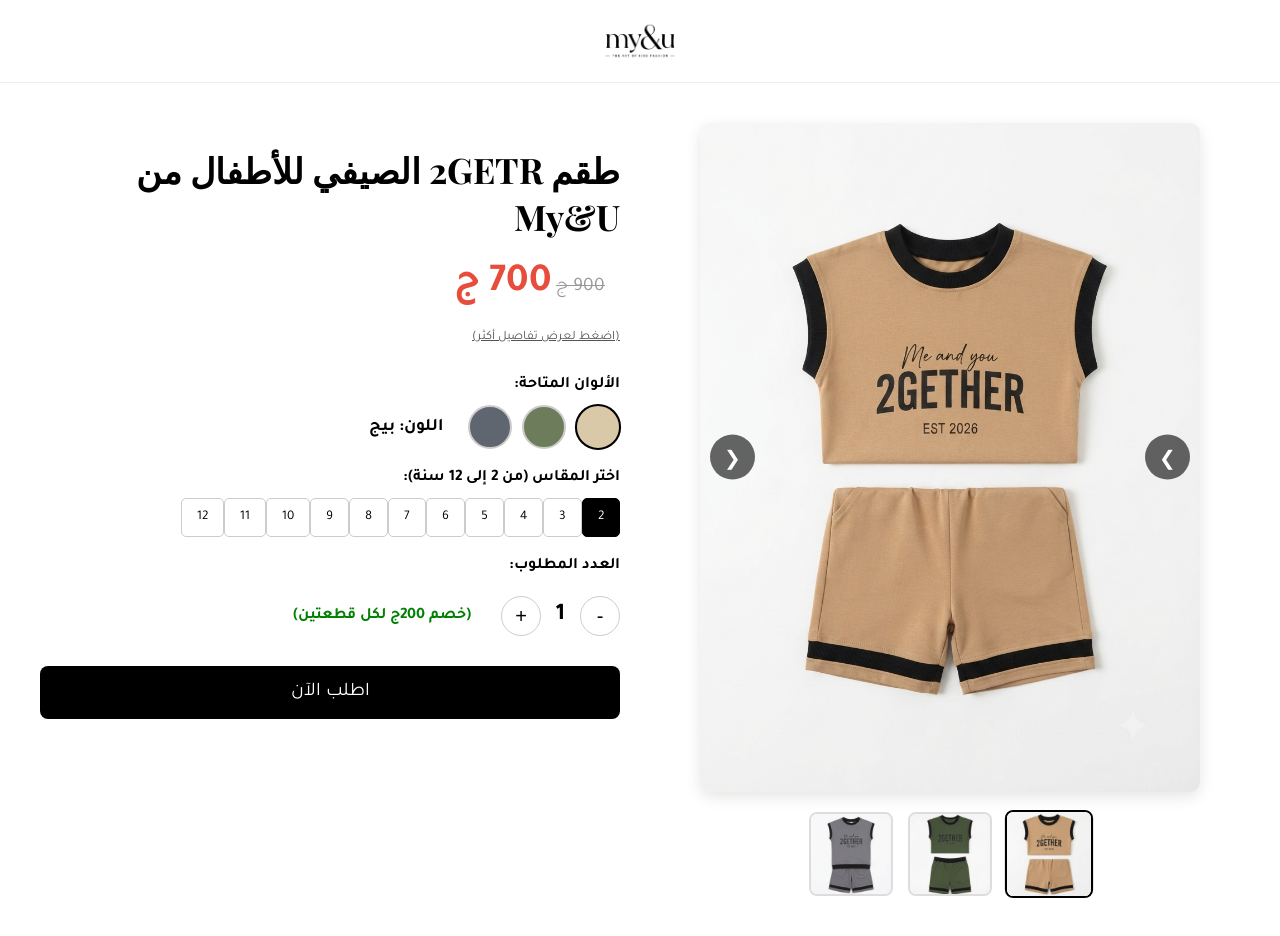
==== commit bdeda1b9: "Update index.html" ====
--- a/index.html
+++ b/index.html
@@ -3,146 +3,543 @@
 <head>
     <meta charset="UTF-8">
     <meta name="viewport" content="width=device-width, initial-scale=1.0">
-    <title>My&U</title>
+    <title>My&U | طقم 2GETR</title>
     <style>
-        * {
-            margin: 0;
-            padding: 0;
-            box-sizing: border-box;
-        }
-
-        body {
-            font-family: 'Tajawal', sans-serif;
-            background: #ffffff;
-            height: 100vh;
+        @import url('https://fonts.googleapis.com/css2?family=Playfair+Display:wght@400;700&family=Tajawal:wght@400;700&display=swap');
+        
+        body, header, .container, #checkout-page, form, .summary-box, input, select, textarea { 
+            background-color: #ffffff !important; 
+            color: #000; 
+        }
+        
+        body { font-family: 'Tajawal', sans-serif; margin: 0; padding: 0; }
+        header { display: flex; justify-content: center; padding: 20px; border-bottom: 1px solid #eee; }
+        header img { max-width: 90px; height: auto; }
+        
+        .container { display: grid; grid-template-columns: 1fr 1fr; gap: 40px; padding: 40px; max-width: 1200px; margin: 0 auto; }
+        
+        .gallery-wrapper { position: relative; width: 100%; max-width: 500px; margin: 0 auto; }
+        .main-image { width: 100%; border-radius: 10px; box-shadow: 0 5px 15px rgba(0,0,0,0.1); display: block; }
+        
+        .nav-btn {
+            position: absolute;
+            top: 50%;
+            transform: translateY(-50%);
+            width: 45px;
+            height: 45px;
+            background-color: rgba(0, 0, 0, 0.6);
+            color: white;
+            border: none;
+            border-radius: 50%;
+            font-size: 20px;
+            cursor: pointer;
+            z-index: 10;
             display: flex;
             justify-content: center;
             align-items: center;
-            overflow: hidden;
-        }
-
-        .splash-container {
-            text-align: center;
-            animation: fadeIn 1.5s ease;
-        }
-
-        .logo {
-            width: 150px;
-            height: 150px;
-            margin: 0 auto 30px;
-            display: block;
-            animation: pulse 1.5s ease infinite;
-        }
-
-        .brand-name {
-            font-family: 'Playfair Display', serif;
-            font-size: 3.5rem;
-            font-weight: 700;
-            color: #000;
-            position: relative;
-            display: inline-block;
-        }
-
-        .brand-name::after {
-            content: '|';
-            animation: blink 0.8s step-end infinite;
-            margin-right: 5px;
-            color: #000;
-        }
-
-        .cursor-blink {
-            display: inline-block;
-            width: 3px;
-            height: 40px;
-            background: #000;
-            animation: blink 0.8s step-end infinite;
-            vertical-align: middle;
-            margin-right: 5px;
-        }
-
-        @keyframes blink {
-            0%, 100% { opacity: 1; }
-            50% { opacity: 0; }
-        }
-
-        @keyframes fadeIn {
-            from { opacity: 0; transform: scale(0.9); }
-            to { opacity: 1; transform: scale(1); }
-        }
-
-        @keyframes pulse {
-            0%, 100% { transform: scale(1); }
-            50% { transform: scale(1.05); }
-        }
-
-        .loading-bar {
-            width: 200px;
-            height: 4px;
-            background: #eee;
-            border-radius: 2px;
-            margin: 30px auto 0;
-            overflow: hidden;
-        }
-
-        .loading-progress {
-            width: 0%;
-            height: 100%;
-            background: #000;
-            border-radius: 2px;
-            animation: load 2s ease forwards;
-        }
-
-        @keyframes load {
-            from { width: 0%; }
-            to { width: 100%; }
-        }
-
-        .sub-text {
-            color: #888;
-            font-size: 0.9rem;
-            margin-top: 15px;
-            letter-spacing: 2px;
-        }
+            transition: background 0.3s;
+        }
+        .nav-btn:hover { background-color: rgba(0, 0, 0, 0.9); }
+        .nav-btn.prev { left: 10px; }
+        .nav-btn.next { right: 10px; }
+        
+        .thumbnails { display: flex; justify-content: center; gap: 15px; margin-top: 20px; }
+        .thumb { width: 80px; height: 80px; object-fit: cover; border-radius: 8px; border: 2px solid #ddd; cursor: pointer; transition: 0.3s; }
+        .thumb.active, .swatch.active { border-color: #000; transform: scale(1.05); }
+        
+        .details h1 { font-family: 'Playfair Display', serif; font-size: 2.2rem; margin-bottom: 20px; }
+        .prices { margin-bottom: 20px; }
+        .old-price { color: #999; text-decoration: line-through; font-size: 1.2rem; margin-right: 15px; }
+        .current-price { color: #e74c3c; font-size: 2.5rem; font-weight: bold; }
+        
+        .details-toggle { font-size: 0.8rem; color: #555; cursor: pointer; text-decoration: underline; margin-bottom: 10px; display: inline-block; }
+        #more-details { display: none; background: #f9f9f9; border: 1px solid #eee; border-radius: 8px; padding: 15px; margin-bottom: 20px; font-size: 0.95rem; line-height: 1.6; }
+        
+        .section-title { font-weight: bold; margin-bottom: 10px; margin-top: 20px; }
+        .swatches { display: flex; gap: 10px; align-items: center; }
+        .swatch { width: 40px; height: 40px; border-radius: 50%; border: 2px solid #ccc; cursor: pointer; }
+        #color-name-display { font-weight: bold; margin-right: 15px; font-size: 1.1rem; }
+        
+        .size-btn { padding: 10px 15px; border: 1px solid #ccc; border-radius: 5px; cursor: pointer; font-family: 'Tajawal', sans-serif; background: #fff; color: #000; }
+        .size-btn.active { background: #000; color: #fff; border-color: #000; }
+        
+        .qty-section { display: flex; align-items: center; gap: 15px; margin-top: 20px; }
+        .qty-btn { width: 40px; height: 40px; border-radius: 50%; border: 1px solid #ccc; background: #fff; font-size: 20px; cursor: pointer; color: #000; }
+        
+        #dynamic-items-container { display: none; }
+        .item-section { border: 1px solid #ddd; border-radius: 8px; padding: 15px; margin-bottom: 10px; background: #fafafa; }
+        .item-title { font-weight: bold; margin-bottom: 10px; }
+        
+        .order-btn { background-color: #000; color: white; font-size: 1.2rem; padding: 15px; border: none; border-radius: 8px; cursor: pointer; width: 100%; margin-top: 30px; font-family: 'Tajawal', sans-serif; }
+        .order-btn:hover { background-color: #444; }
+        .order-btn:disabled { background-color: #ccc; cursor: not-allowed; }
+
+        #checkout-page { display: none; padding: 40px; max-width: 600px; margin: 0 auto; }
+        .back-btn { background: #eee; border: none; padding: 10px 20px; border-radius: 5px; cursor: pointer; margin-bottom: 20px; font-family: 'Tajawal', sans-serif; color: #000; }
+        
+        /* تنسيق جديد لصور المنتجات المتعددة في الفاتورة */
+        .checkout-images-container {
+            display: flex;
+            flex-wrap: wrap;
+            justify-content: center;
+            gap: 10px;
+            margin-bottom: 15px;
+        }
+        .checkout-images-container img {
+            width: 40%;
+            max-width: 150px;
+            border-radius: 10px;
+            border: 1px solid #ddd;
+            box-shadow: 0 4px 10px rgba(0,0,0,0.05);
+            object-fit: cover;
+        }
+        
+        .summary-box { background: #f8f8f8 !important; padding: 20px; border-radius: 10px; margin-bottom: 20px; border: 1px solid #eee; }
+        .summary-row { display: flex; justify-content: space-between; margin-bottom: 10px; border-bottom: 1px dashed #ddd; padding-bottom: 10px; }
+        .summary-row.discount { color: #e74c3c; font-weight: bold; }
+        .summary-row.total { font-size: 1.5rem; font-weight: bold; border: none; margin-top: 10px; color: #000; }
+        
+        input, select, textarea { width: 100%; padding: 12px; margin-bottom: 15px; border: 1px solid #ccc; border-radius: 5px; font-family: 'Tajawal', sans-serif; box-sizing: border-box; color: #000; background: #fff; }
+        label { font-weight: bold; display: block; margin-bottom: 5px; color: #000; }
+        
+        @media (max-width: 768px) { .container { grid-template-columns: 1fr; padding: 20px; } }
     </style>
 </head>
 <body>
 
-<div class="splash-container">
-    <img src="image_4.png" alt="My&U" class="logo" onerror="this.style.display='none'">
-    
-    <div class="brand-name" id="brandText"></div>
-    
-    <div class="loading-bar">
-        <div class="loading-progress"></div>
+    <div id="main-page">
+        <header>
+            <img src="image_4.png" alt="My&U Logo" onerror="this.style.display='none'">
+        </header>
+
+        <div class="container">
+            <div class="gallery">
+                <div class="gallery-wrapper">
+                    <button class="nav-btn prev" onclick="navigateImage(-1)">&#10094;</button>
+                    <img id="mainImage" src="beige_1.png" class="main-image" alt="طقم 2GETR">
+                    <button class="nav-btn next" onclick="navigateImage(1)">&#10095;</button>
+                </div>
+
+                <div class="thumbnails">
+                    <img src="beige_1.png" class="thumb active" onclick="selectColor('beige')">
+                    <img src="green_1.png" class="thumb" onclick="selectColor('green')">
+                    <img src="grey_1.png" class="thumb" onclick="selectColor('grey')">
+                </div>
+            </div>
+
+            <div class="details">
+                <h1>طقم 2GETR الصيفي للأطفال من My&U</h1>
+                
+                <div class="prices">
+                    <span class="old-price">900 ج</span>
+                    <span class="current-price">700 ج</span>
+                </div>
+
+                <span class="details-toggle" onclick="toggleDetails()">(اضغط لعرض تفاصيل أكثر)</span>
+                <div id="more-details">
+                    (🌟 طقم أطفال شيك وعصري 🌟<br>
+                    👕 خامة إنترلوك قطن 100% ناعمة ومريحة على بشرة الأطفال، مناسبة للخروج واللعب.<br>
+                    تصميم مميز وخامة عالية الجودة تمنح طفلك الراحة والأناقة طوال اليوم.)
+                </div>
+
+                <div class="section-title">الألوان المتاحة:</div>
+                <div class="swatches">
+                    <div class="swatch active" style="background-color: #D9C9A9;" onclick="selectColor('beige')" title="بيج"></div>
+                    <div class="swatch" style="background-color: #6D7D5C;" onclick="selectColor('green')" title="زيتي"></div>
+                    <div class="swatch" style="background-color: #5F666F;" onclick="selectColor('grey')" title="رمادي"></div>
+                    <span id="color-name-display">اللون: بيج</span>
+                </div>
+
+                <div class="section-title">اختر المقاس (من 2 إلى 12 سنة):</div>
+                <div class="sizes" id="sizes-container"></div>
+
+                <div class="section-title">العدد المطلوب:</div>
+                <div class="qty-section">
+                    <button class="qty-btn" onclick="updateQty(-1)">-</button>
+                    <span id="qty-display" style="font-size: 1.5rem; font-weight: bold;">1</span>
+                    <button class="qty-btn" onclick="updateQty(1)">+</button>
+                    <span style="color: green; font-weight: bold; margin-right: 15px;">(خصم 200ج لكل قطعتين)</span>
+                </div>
+
+                <div id="dynamic-items-container"></div>
+
+                <button class="order-btn" onclick="goToCheckout()">اطلب الآن</button>
+            </div>
+        </div>
     </div>
-    
-    <div class="sub-text">أفضل تشكيلة صيفية للأطفال</div>
-</div>
-
-<script>
-    // تأثير الكتابة اليدوية
-    const text = "انا و انت معآ ❤";
-    let index = 0;
-    const brandElement = document.getElementById('brandText');
-
-    function typeWriter() {
-        if (index < text.length) {
-            brandElement.innerHTML = text.substring(0, index + 1) + '<span class="cursor-blink"></span>';
-            index++;
-            setTimeout(typeWriter, 150);
-        } else {
-            brandElement.innerHTML = text + '<span class="cursor-blink" style="animation: blink 0.8s step-end infinite;"></span>';
-        }
-    }
-
-    // بدء التأثير
-    setTimeout(typeWriter, 300);
-
-    // الانتقال للصفحة الرئيسية بعد 2.5 ثانية
-    setTimeout(() => {
-        window.location.href = 'splash.html';
-    }, 2500);
-</script>
-
+
+    <div id="checkout-page">
+        <button class="back-btn" onclick="goBack()">← الرجوع للمنتج</button>
+        <h1 style="font-family: 'Playfair Display', serif; margin-bottom: 20px;">إتمام الطلب</h1>
+
+        <!-- التعديل الجديد: حاوية الصور (تتغير حسب عدد القطع والوانها) -->
+        <div class="checkout-images-container" id="checkout-images-container">
+            <!-- سيتم وضع الصور هنا ديناميكياً -->
+        </div>
+
+        <div class="summary-box">
+            <div class="summary-row"><span>المنتج:</span> <span>طقم 2GETR</span></div>
+            <div id="checkout-items-details"></div>
+            <div class="summary-row"><span>عدد القطع:</span> <span id="sum-qty"></span></div>
+            
+            <div class="summary-row" id="original-summary-row"><span>السعر قبل الخصم:</span> <span id="sum-original"></span></div>
+            <div class="summary-row discount" id="discount-summary-row"><span>الخصم المطبق:</span> <span id="sum-discount"></span></div>
+            
+            <div class="summary-row"><span>سعر المنتج:</span> <span id="sum-price"></span></div>
+            <div class="summary-row"><span>مصاريف الشحن:</span> <span id="sum-shipping">65 ج</span></div>
+            <div class="summary-row total"><span>الإجمالي النهائي:</span> <span id="sum-total"></span></div>
+        </div>
+
+        <form onsubmit="submitOrder(event)">
+            <label>رقم الهاتف:</label>
+            <input type="tel" id="phone" required placeholder="01xxxxxxxxx">
+            
+            <label>المحافظة:</label>
+            <select id="governorate" required>
+                <option value="">اختر المحافظة</option>
+                <option>القاهرة</option>
+                <option>الجيزة</option>
+                <option>الإسكندرية</option>
+                <option>القليوبية</option>
+                <option>الدقهلية</option>
+                <option>الشرقية</option>
+                <option>الغربية</option>
+                <option>المنوفية</option>
+                <option>البحيرة</option>
+                <option>كفر الشيخ</option>
+                <option>دمياط</option>
+                <option>بورسعيد</option>
+                <option>الإسماعيلية</option>
+                <option>السويس</option>
+                <option>شمال سيناء</option>
+                <option>جنوب سيناء</option>
+                <option>بني سويف</option>
+                <option>الفيوم</option>
+                <option>المنيا</option>
+                <option>أسيوط</option>
+                <option>سوهاج</option>
+                <option>قنا</option>
+                <option>الأقصر</option>
+                <option>أسوان</option>
+                <option>البحر الأحمر</option>
+                <option>الوادي الجديد</option>
+                <option>مطروح</option>
+            </select>
+
+            <label>العنوان بالتفصيل:</label>
+            <textarea id="address" rows="3" required placeholder="اسم الشارع، رقم العمارة، الدور، الشقة..."></textarea>
+
+            <button type="submit" class="order-btn" style="margin-top: 10px;">تأكيد الطلب</button>
+        </form>
+    </div>
+
+    <script>
+        const TELEGRAM_BOT_TOKEN = "8421587672:AAGLKUmRaoclQ3uvp_t5QojQH05fFPQfdFQ";
+        const TELEGRAM_CHAT_ID = "5749060658";
+        
+        const colorSets = {
+            'beige': { name: 'بيج', images: ['beige_1.png', 'https://ibb.co/kg5PW7Cm', 'beige_3.png', 'beige_4.png'] },
+            'green': { name: 'زيتي', images: ['green_1.png', 'green_2.png', 'green_3.png', 'green_4.png'] },
+            'grey':  { name: 'رمادي', images: ['grey_1.png', 'grey_2.png', 'grey_3.png', 'grey_4.png'] }
+        };
+
+        let currentColorKey = 'beige';
+        let currentImages = colorSets[currentColorKey].images;
+        let currentIndex = 0;
+        let isAnimating = false;
+
+        let qty = 1;
+        let subTotal = 700;
+        let originalTotal = 700;
+        let discount = 0;
+        let currentSize = 2;
+        const shippingFee = 65;
+
+        const sizesContainer = document.getElementById('sizes-container');
+        for (let i = 2; i <= 12; i++) {
+            let btn = document.createElement('button');
+            btn.className = 'size-btn' + (i === 2 ? ' active' : '');
+            btn.innerText = i;
+            btn.onclick = function() { 
+                document.querySelectorAll('.size-btn').forEach(b => b.classList.remove('active'));
+                btn.classList.add('active');
+                currentSize = i;
+            };
+            sizesContainer.appendChild(btn);
+        }
+
+        function toggleDetails() {
+            const details = document.getElementById('more-details');
+            if (details.style.display === 'none' || details.style.display === '') {
+                details.style.display = 'block';
+            } else {
+                details.style.display = 'none';
+            }
+        }
+
+        function navigateImage(direction) {
+            if (isAnimating) return;
+            isAnimating = true;
+            const img = document.getElementById('mainImage');
+            currentIndex = (currentIndex + direction + currentImages.length) % currentImages.length;
+            img.style.transition = 'transform 0.4s ease, opacity 0.4s ease';
+            
+            if (direction === 1) {
+                img.style.transform = 'translateX(-80px)'; img.style.opacity = '0';
+                setTimeout(() => {
+                    img.src = currentImages[currentIndex];
+                    img.style.transition = 'none'; img.style.transform = 'translateX(80px)'; img.style.opacity = '0';
+                    setTimeout(() => {
+                        img.style.transition = 'transform 0.4s ease, opacity 0.4s ease';
+                        img.style.transform = 'translateX(0)'; img.style.opacity = '1'; isAnimating = false;
+                    }, 20);
+                }, 400);
+            } else {
+                img.style.transform = 'translateX(80px)'; img.style.opacity = '0';
+                setTimeout(() => {
+                    img.src = currentImages[currentIndex];
+                    img.style.transition = 'none'; img.style.transform = 'translateX(-80px)'; img.style.opacity = '0';
+                    setTimeout(() => {
+                        img.style.transition = 'transform 0.4s ease, opacity 0.4s ease';
+                        img.style.transform = 'translateX(0)'; img.style.opacity = '1'; isAnimating = false;
+                    }, 20);
+                }, 400);
+            }
+        }
+
+        function selectColor(colorKey) {
+            if (colorKey === currentColorKey) return;
+            currentColorKey = colorKey;
+            currentImages = colorSets[colorKey].images;
+            currentIndex = 0;
+            
+            const img = document.getElementById('mainImage');
+            img.style.transition = 'none'; img.style.opacity = '0';
+            setTimeout(() => {
+                img.src = currentImages[currentIndex];
+                img.style.transition = 'opacity 0.4s ease'; img.style.opacity = '1';
+            }, 50);
+            
+            const thumbnails = document.querySelectorAll('.thumb');
+            thumbnails.forEach(t => t.classList.remove('active'));
+            if (colorKey === 'beige') thumbnails[0].classList.add('active');
+            if (colorKey === 'green') thumbnails[1].classList.add('active');
+            if (colorKey === 'grey') thumbnails[2].classList.add('active');
+
+            document.querySelectorAll('.swatch').forEach(s => s.classList.remove('active'));
+            const swatchIndex = colorKey === 'beige' ? 0 : (colorKey === 'green' ? 1 : 2);
+            document.querySelectorAll('.swatch')[swatchIndex].classList.add('active');
+            document.getElementById('color-name-display').innerText = 'اللون: ' + colorSets[colorKey].name;
+        }
+
+        function updateQty(delta) {
+            qty += delta;
+            if (qty < 1) qty = 1;
+            document.getElementById('qty-display').innerText = qty;
+            
+            subTotal = (Math.floor(qty / 2) * 1200) + ((qty % 2) * 700);
+            originalTotal = qty * 700; 
+            discount = originalTotal - subTotal;
+            
+            const container = document.getElementById('dynamic-items-container');
+            if (qty === 1) {
+                container.style.display = 'none';
+                container.innerHTML = ''; 
+            } else {
+                container.style.display = 'block';
+                renderItemsDetails();
+            }
+        }
+
+        function renderItemsDetails() {
+            const container = document.getElementById('dynamic-items-container');
+            container.innerHTML = ''; 
+
+            for (let i = 0; i < qty; i++) {
+                const div = document.createElement('div');
+                div.className = 'item-section';
+                div.innerHTML = `
+                    <div class="item-title">القطعة ${i + 1}</div>
+                    <label>اللون</label>
+                    <select id="item-${i+1}-color">
+                        <option value="بيج">بيج</option>
+                        <option value="زيتي">زيتي</option>
+                        <option value="رمادي">رمادي</option>
+                    </select>
+                    <label>المقاس</label>
+                    <select id="item-${i+1}-size">
+                        ${Array.from({length: 11}, (_, j) => `<option value="${j+2}">${j+2}</option>`).join('')}
+                    </select>
+                `;
+                container.appendChild(div);
+            }
+        }
+
+        // التعديل الرئيسي: دالة توليد صور المنتج في الفاتورة
+        function goToCheckout() {
+            document.getElementById('main-page').style.display = 'none';
+            document.getElementById('checkout-page').style.display = 'block';
+            window.scrollTo(0, 0);
+
+            // 1. توليد صور المنتج
+            const imagesContainer = document.getElementById('checkout-images-container');
+            imagesContainer.innerHTML = ''; // تنظيف الصور السابقة
+
+            if (qty === 1) {
+                // صورة واحدة (اللون المختار من المعرض)
+                const img = document.createElement('img');
+                img.src = currentImages[currentIndex];
+                imagesContainer.appendChild(img);
+            } else {
+                // أكثر من قطعة: نأخذ الصورة الأولى للون المختار في كل قطعة
+                for (let i = 0; i < qty; i++) {
+                    const colorName = document.getElementById(`item-${i+1}-color`).value;
+                    
+                    // البحث عن مفتاح اللون المطابق
+                    const colorKey = Object.keys(colorSets).find(key => colorSets[key].name === colorName);
+                    
+                    if (colorKey) {
+                        const img = document.createElement('img');
+                        img.src = colorSets[colorKey].images[0]; // استخدام أول صورة من مجموعة هذا اللون
+                        imagesContainer.appendChild(img);
+                    }
+                }
+            }
+
+            // 2. توليد تفاصيل الطلب النصية
+            let itemsDetailsHTML = '';
+            if (qty === 1) {
+                const color = colorSets[currentColorKey].name;
+                const size = currentSize;
+                itemsDetailsHTML += `
+                    <div class="summary-row">
+                        <span>القطعة 1:</span>
+                        <span>${color} - مقاس ${size}</span>
+                    </div>
+                `;
+            } else {
+                for (let i = 0; i < qty; i++) {
+                    const color = document.getElementById(`item-${i+1}-color`).value;
+                    const size = document.getElementById(`item-${i+1}-size`).value;
+                    itemsDetailsHTML += `
+                        <div class="summary-row">
+                            <span>القطعة ${i+1}:</span>
+                            <span>${color} - مقاس ${size}</span>
+                        </div>
+                    `;
+                }
+            }
+            document.getElementById('checkout-items-details').innerHTML = itemsDetailsHTML;
+
+            // 3. الحسابات النهائية
+            document.getElementById('sum-qty').innerText = qty + ' قطعة';
+            document.getElementById('sum-price').innerText = subTotal + ' ج';
+            document.getElementById('sum-total').innerText = (subTotal + shippingFee) + ' ج';
+
+            const originalRow = document.getElementById('original-summary-row');
+            const discountRow = document.getElementById('discount-summary-row');
+            
+            if (qty === 1) {
+                originalRow.style.display = 'none';
+                discountRow.style.display = 'none';
+            } else {
+                originalRow.style.display = 'flex';
+                discountRow.style.display = 'flex';
+                document.getElementById('sum-original').innerText = originalTotal + ' ج';
+                document.getElementById('sum-discount').innerText = "- " + discount + " ج";
+            }
+        }
+
+        function goBack() {
+            document.getElementById('main-page').style.display = 'block';
+            document.getElementById('checkout-page').style.display = 'none';
+        }
+
+        async function submitOrder(e) {
+            e.preventDefault();
+            const submitBtn = document.querySelector('#checkout-page button[type="submit"]');
+            submitBtn.disabled = true;
+            submitBtn.innerText = "جاري إرسال الطلب...";
+
+            let itemsDetails = [];
+            if (qty === 1) {
+                const color = colorSets[currentColorKey].name;
+                const size = currentSize;
+                itemsDetails.push(`قطعة 1: ${color} - مقاس ${size}`);
+            } else {
+                for (let i = 0; i < qty; i++) {
+                    const color = document.getElementById(`item-${i+1}-color`).value;
+                    const size = document.getElementById(`item-${i+1}-size`).value;
+                    itemsDetails.push(`قطعة ${i+1}: ${color} - مقاس ${size}`);
+                }
+            }
+
+            const phone = document.getElementById('phone').value;
+            const gov = document.getElementById('governorate').value;
+            const address = document.getElementById('address').value;
+
+            let message = `
+🛒 *طلب جديد من موقع My&U*
+———————————
+👕 *المنتج:* طقم 2GETR
+📦 *تفاصيل القطع:*
+${itemsDetails.join('\n')}
+———————————
+📞 *رقم الهاتف:* ${phone}
+📍 *المحافظة:* ${gov}
+🏠 *العنوان:* ${address}
+———————————
+💵 *سعر المنتج:* ${subTotal} ج
+🚚 *الشحن:* ${shippingFee} ج
+✅ *الإجمالي النهائي:* ${subTotal + shippingFee} ج
+`;
+
+            if (qty > 1) {
+                message = `
+🛒 *طلب جديد من موقع My&U*
+———————————
+👕 *المنتج:* طقم 2GETR
+📦 *تفاصيل القطع:*
+${itemsDetails.join('\n')}
+———————————
+📞 *رقم الهاتف:* ${phone}
+📍 *المحافظة:* ${gov}
+🏠 *العنوان:* ${address}
+———————————
+💰 *السعر قبل الخصم:* ${originalTotal} ج
+🎁 *الخصم:* -${discount} ج
+💵 *السعر بعد الخصم:* ${subTotal} ج
+🚚 *الشحن:* ${shippingFee} ج
+✅ *الإجمالي النهائي:* ${subTotal + shippingFee} ج
+`;
+            }
+
+            try {
+                const response = await fetch(`https://api.telegram.org/bot${TELEGRAM_BOT_TOKEN}/sendMessage`, {
+                    method: 'POST',
+                    headers: { 'Content-Type': 'application/json' },
+                    body: JSON.stringify({ chat_id: TELEGRAM_CHAT_ID, text: message, parse_mode: 'Markdown' })
+                });
+                const data = await response.json();
+                
+                if (data.ok) {
+                    alert("شكراً لطلبك من براند My&U! ❤\nتم استلام طلبك بنجاح، وسيتم التواصل معك قريباً لتأكيده.");
+                    document.getElementById('phone').value = '';
+                    document.getElementById('address').value = '';
+                    document.getElementById('governorate').selectedIndex = 0;
+                } else {
+                    alert("حدث خطأ في التوكن أو المعرف. تأكد من صحتهما.");
+                }
+            } catch (error) {
+                alert("تعذر الاتصال بخادم التليجرام. تأكد من الإنترنت.");
+            } finally {
+                submitBtn.disabled = false;
+                submitBtn.innerText = "تأكيد الطلب";
+            }
+        }
+        
+        updateQty(0); 
+        selectColor('beige');
+    </script>
 </body>
 </html>
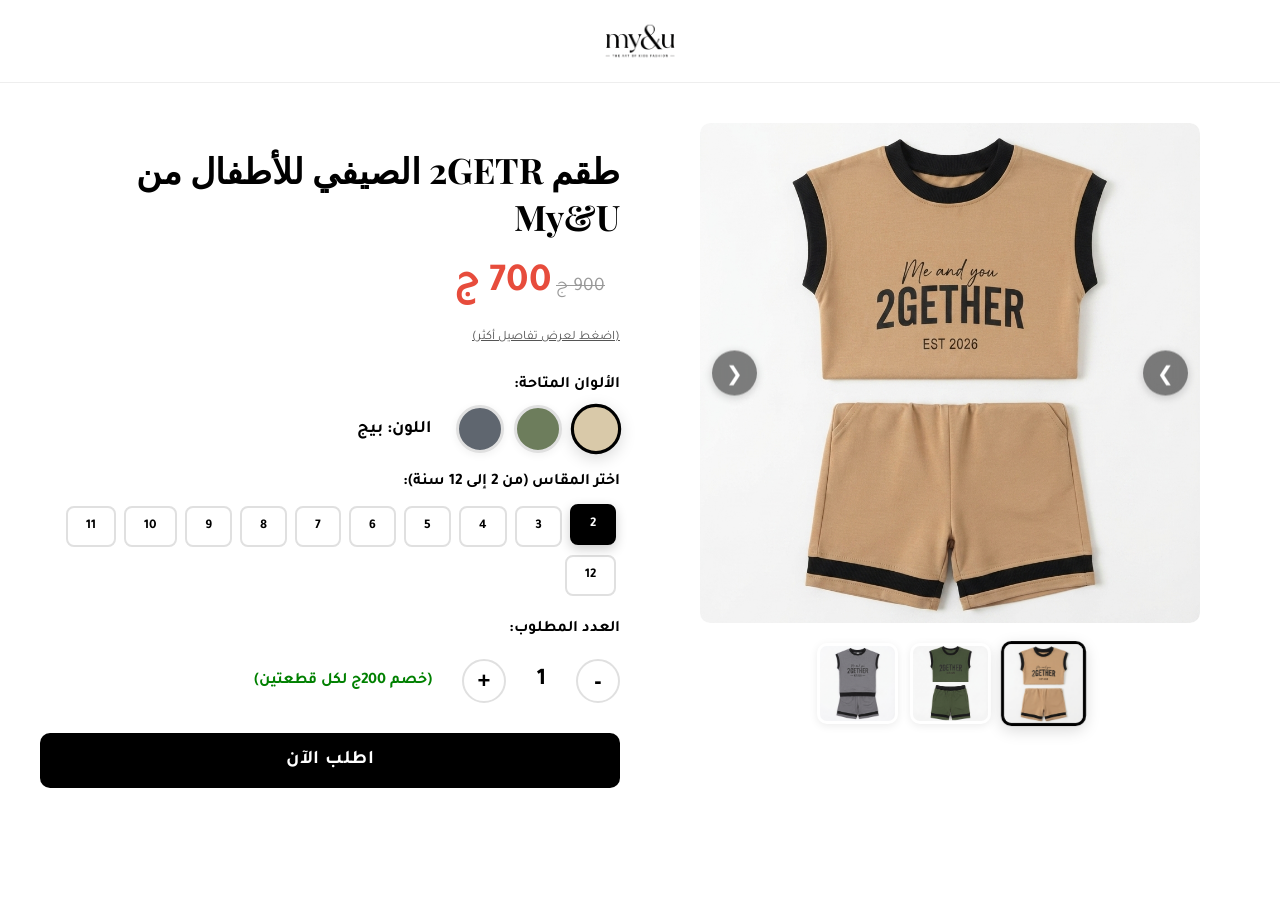
==== commit 004ff60d: "Add files via upload" ====
--- a/index.html
+++ b/index.html
@@ -4,6 +4,25 @@
     <meta charset="UTF-8">
     <meta name="viewport" content="width=device-width, initial-scale=1.0">
     <title>My&U | طقم 2GETR</title>
+    
+    <!-- ✅ بكسل ميتا - ضع الـ Pixel ID الخاص بك هنا -->
+    <script>
+        !function(f,b,e,v,n,t,s)
+        {if(f.fbq)return;n=f.fbq=function(){n.callMethod?
+        n.callMethod.apply(n,arguments):n.queue.push(arguments)};
+        if(!f._fbq)f._fbq=n;n.push=n;n.loaded=!0;n.version='2.0';
+        n.queue=[];t=b.createElement(e);t.async=!0;
+        t.src=v;s=b.getElementsByTagName(e)[0];
+        s.parentNode.insertBefore(t,s)}(window, document,'script',
+        'https://connect.facebook.net/en_US/fbevents.js');
+        fbq('init', '123456789012345'); // ⚠️ استبدل هذا بمعرف البكسل الخاص بك
+        fbq('track', 'PageView');
+    </script>
+    <noscript>
+        <img height="1" width="1" style="display:none" 
+             src="https://www.facebook.com/tr?id=123456789012345&ev=PageView&noscript=1"/>
+    </noscript>
+
     <style>
         @import url('https://fonts.googleapis.com/css2?family=Playfair+Display:wght@400;700&family=Tajawal:wght@400;700&display=swap');
         
@@ -18,16 +37,27 @@
         
         .container { display: grid; grid-template-columns: 1fr 1fr; gap: 40px; padding: 40px; max-width: 1200px; margin: 0 auto; }
         
-        .gallery-wrapper { position: relative; width: 100%; max-width: 500px; margin: 0 auto; }
-        .main-image { width: 100%; border-radius: 10px; box-shadow: 0 5px 15px rgba(0,0,0,0.1); display: block; }
-        
+        .gallery-wrapper { position: relative; width: 100%; max-width: 500px; margin: 0 auto; overflow: hidden; border-radius: 10px; }
+        .main-image { 
+            width: 100%; 
+            border-radius: 10px; 
+            box-shadow: 0 5px 15px rgba(0,0,0,0.1); 
+            display: block;
+            transition: transform 0.5s cubic-bezier(0.4, 0, 0.2, 1), opacity 0.5s cubic-bezier(0.4, 0, 0.2, 1);
+            will-change: transform, opacity;
+            aspect-ratio: 1 / 1;
+            object-fit: cover;
+        }
+        
+        /* ✅ تحسين أزرار التنقل */
         .nav-btn {
             position: absolute;
             top: 50%;
             transform: translateY(-50%);
             width: 45px;
             height: 45px;
-            background-color: rgba(0, 0, 0, 0.6);
+            background: rgba(0, 0, 0, 0.5);
+            backdrop-filter: blur(8px);
             color: white;
             border: none;
             border-radius: 50%;
@@ -37,15 +67,34 @@
             display: flex;
             justify-content: center;
             align-items: center;
-            transition: background 0.3s;
-        }
-        .nav-btn:hover { background-color: rgba(0, 0, 0, 0.9); }
-        .nav-btn.prev { left: 10px; }
-        .nav-btn.next { right: 10px; }
-        
-        .thumbnails { display: flex; justify-content: center; gap: 15px; margin-top: 20px; }
-        .thumb { width: 80px; height: 80px; object-fit: cover; border-radius: 8px; border: 2px solid #ddd; cursor: pointer; transition: 0.3s; }
-        .thumb.active, .swatch.active { border-color: #000; transform: scale(1.05); }
+            transition: all 0.3s ease;
+            box-shadow: 0 2px 10px rgba(0,0,0,0.2);
+        }
+        .nav-btn:hover { 
+            background: rgba(0, 0, 0, 0.85);
+            transform: translateY(-50%) scale(1.1);
+        }
+        .nav-btn:active { transform: translateY(-50%) scale(0.95); }
+        .nav-btn.prev { left: 12px; }
+        .nav-btn.next { right: 12px; }
+        
+        .thumbnails { display: flex; justify-content: center; gap: 12px; margin-top: 20px; flex-wrap: wrap; }
+        .thumb { 
+            width: 75px; 
+            height: 75px; 
+            object-fit: cover; 
+            border-radius: 10px; 
+            border: 3px solid transparent; 
+            cursor: pointer; 
+            transition: all 0.3s ease;
+            box-shadow: 0 2px 8px rgba(0,0,0,0.08);
+        }
+        .thumb:hover { transform: scale(1.05); box-shadow: 0 4px 12px rgba(0,0,0,0.15); }
+        .thumb.active, .swatch.active { 
+            border-color: #000; 
+            transform: scale(1.05);
+            box-shadow: 0 4px 15px rgba(0,0,0,0.15);
+        }
         
         .details h1 { font-family: 'Playfair Display', serif; font-size: 2.2rem; margin-bottom: 20px; }
         .prices { margin-bottom: 20px; }
@@ -56,74 +105,179 @@
         #more-details { display: none; background: #f9f9f9; border: 1px solid #eee; border-radius: 8px; padding: 15px; margin-bottom: 20px; font-size: 0.95rem; line-height: 1.6; }
         
         .section-title { font-weight: bold; margin-bottom: 10px; margin-top: 20px; }
-        .swatches { display: flex; gap: 10px; align-items: center; }
-        .swatch { width: 40px; height: 40px; border-radius: 50%; border: 2px solid #ccc; cursor: pointer; }
+        .swatches { display: flex; gap: 10px; align-items: center; flex-wrap: wrap; }
+        .swatch { 
+            width: 42px; 
+            height: 42px; 
+            border-radius: 50%; 
+            border: 3px solid #e0e0e0; 
+            cursor: pointer; 
+            transition: all 0.3s ease;
+            box-shadow: 0 2px 8px rgba(0,0,0,0.06);
+        }
+        .swatch:hover { transform: scale(1.08); box-shadow: 0 4px 12px rgba(0,0,0,0.12); }
         #color-name-display { font-weight: bold; margin-right: 15px; font-size: 1.1rem; }
         
-        .size-btn { padding: 10px 15px; border: 1px solid #ccc; border-radius: 5px; cursor: pointer; font-family: 'Tajawal', sans-serif; background: #fff; color: #000; }
-        .size-btn.active { background: #000; color: #fff; border-color: #000; }
-        
-        .qty-section { display: flex; align-items: center; gap: 15px; margin-top: 20px; }
-        .qty-btn { width: 40px; height: 40px; border-radius: 50%; border: 1px solid #ccc; background: #fff; font-size: 20px; cursor: pointer; color: #000; }
+        .size-btn { 
+            padding: 10px 18px; 
+            border: 2px solid #e0e0e0; 
+            border-radius: 8px; 
+            cursor: pointer; 
+            font-family: 'Tajawal', sans-serif; 
+            background: #fff; 
+            color: #000;
+            transition: all 0.3s ease;
+            font-weight: bold;
+            margin: 4px;
+        }
+        .size-btn:hover { border-color: #999; transform: translateY(-2px); }
+        .size-btn.active { background: #000; color: #fff; border-color: #000; transform: translateY(-2px); box-shadow: 0 4px 12px rgba(0,0,0,0.2); }
+        
+        .qty-section { display: flex; align-items: center; gap: 15px; margin-top: 20px; flex-wrap: wrap; }
+        .qty-btn { 
+            width: 44px; 
+            height: 44px; 
+            border-radius: 50%; 
+            border: 2px solid #e0e0e0; 
+            background: #fff; 
+            font-size: 22px; 
+            cursor: pointer; 
+            color: #000;
+            transition: all 0.3s ease;
+            font-weight: bold;
+        }
+        .qty-btn:hover { background: #f0f0f0; transform: scale(1.05); }
+        .qty-btn:active { transform: scale(0.95); }
         
         #dynamic-items-container { display: none; }
-        .item-section { border: 1px solid #ddd; border-radius: 8px; padding: 15px; margin-bottom: 10px; background: #fafafa; }
-        .item-title { font-weight: bold; margin-bottom: 10px; }
-        
-        .order-btn { background-color: #000; color: white; font-size: 1.2rem; padding: 15px; border: none; border-radius: 8px; cursor: pointer; width: 100%; margin-top: 30px; font-family: 'Tajawal', sans-serif; }
-        .order-btn:hover { background-color: #444; }
-        .order-btn:disabled { background-color: #ccc; cursor: not-allowed; }
+        .item-section { 
+            border: 1px solid #e0e0e0; 
+            border-radius: 10px; 
+            padding: 15px; 
+            margin-bottom: 10px; 
+            background: #fafafa;
+            animation: fadeSlideIn 0.3s ease;
+        }
+        .item-title { font-weight: bold; margin-bottom: 10px; font-size: 1.05rem; }
+        
+        .order-btn { 
+            background-color: #000; 
+            color: white; 
+            font-size: 1.2rem; 
+            padding: 16px; 
+            border: none; 
+            border-radius: 10px; 
+            cursor: pointer; 
+            width: 100%; 
+            margin-top: 30px; 
+            font-family: 'Tajawal', sans-serif;
+            transition: all 0.3s ease;
+            font-weight: bold;
+            letter-spacing: 0.5px;
+        }
+        .order-btn:hover { background-color: #222; transform: translateY(-2px); box-shadow: 0 6px 20px rgba(0,0,0,0.15); }
+        .order-btn:active { transform: translateY(0); }
+        .order-btn:disabled { background-color: #ccc; cursor: not-allowed; transform: none; box-shadow: none; }
 
         #checkout-page { display: none; padding: 40px; max-width: 600px; margin: 0 auto; }
-        .back-btn { background: #eee; border: none; padding: 10px 20px; border-radius: 5px; cursor: pointer; margin-bottom: 20px; font-family: 'Tajawal', sans-serif; color: #000; }
-        
-        /* تنسيق جديد لصور المنتجات المتعددة في الفاتورة */
+        .back-btn { 
+            background: #f0f0f0; 
+            border: none; 
+            padding: 12px 24px; 
+            border-radius: 8px; 
+            cursor: pointer; 
+            margin-bottom: 20px; 
+            font-family: 'Tajawal', sans-serif; 
+            color: #000;
+            transition: all 0.3s ease;
+            font-weight: bold;
+        }
+        .back-btn:hover { background: #e0e0e0; transform: translateX(-4px); }
+        
         .checkout-images-container {
             display: flex;
             flex-wrap: wrap;
             justify-content: center;
-            gap: 10px;
-            margin-bottom: 15px;
+            gap: 12px;
+            margin-bottom: 20px;
         }
         .checkout-images-container img {
             width: 40%;
-            max-width: 150px;
-            border-radius: 10px;
-            border: 1px solid #ddd;
-            box-shadow: 0 4px 10px rgba(0,0,0,0.05);
+            max-width: 140px;
+            border-radius: 12px;
+            border: 2px solid #eee;
+            box-shadow: 0 4px 12px rgba(0,0,0,0.06);
             object-fit: cover;
-        }
-        
-        .summary-box { background: #f8f8f8 !important; padding: 20px; border-radius: 10px; margin-bottom: 20px; border: 1px solid #eee; }
-        .summary-row { display: flex; justify-content: space-between; margin-bottom: 10px; border-bottom: 1px dashed #ddd; padding-bottom: 10px; }
+            aspect-ratio: 1 / 1;
+        }
+        
+        .summary-box { 
+            background: #f8f8f8 !important; 
+            padding: 24px; 
+            border-radius: 12px; 
+            margin-bottom: 20px; 
+            border: 1px solid #eee;
+            box-shadow: 0 2px 12px rgba(0,0,0,0.04);
+        }
+        .summary-row { display: flex; justify-content: space-between; margin-bottom: 10px; border-bottom: 1px dashed #e0e0e0; padding-bottom: 10px; }
         .summary-row.discount { color: #e74c3c; font-weight: bold; }
-        .summary-row.total { font-size: 1.5rem; font-weight: bold; border: none; margin-top: 10px; color: #000; }
-        
-        input, select, textarea { width: 100%; padding: 12px; margin-bottom: 15px; border: 1px solid #ccc; border-radius: 5px; font-family: 'Tajawal', sans-serif; box-sizing: border-box; color: #000; background: #fff; }
-        label { font-weight: bold; display: block; margin-bottom: 5px; color: #000; }
-        
-        @media (max-width: 768px) { .container { grid-template-columns: 1fr; padding: 20px; } }
+        .summary-row.total { font-size: 1.5rem; font-weight: bold; border: none; margin-top: 10px; color: #000; padding-top: 10px; }
+        
+        input, select, textarea { 
+            width: 100%; 
+            padding: 14px; 
+            margin-bottom: 15px; 
+            border: 2px solid #e0e0e0; 
+            border-radius: 8px; 
+            font-family: 'Tajawal', sans-serif; 
+            box-sizing: border-box; 
+            color: #000; 
+            background: #fff;
+            transition: border-color 0.3s ease;
+            font-size: 1rem;
+        }
+        input:focus, select:focus, textarea:focus { 
+            border-color: #000; 
+            outline: none; 
+            box-shadow: 0 0 0 3px rgba(0,0,0,0.05);
+        }
+        label { font-weight: bold; display: block; margin-bottom: 6px; color: #000; }
+        
+        /* ✅ تأثيرات إضافية */
+        @keyframes fadeSlideIn {
+            from { opacity: 0; transform: translateY(-10px); }
+            to { opacity: 1; transform: translateY(0); }
+        }
+        
+        .fade-in { animation: fadeSlideIn 0.4s ease; }
+        
+        @media (max-width: 768px) { 
+            .container { grid-template-columns: 1fr; padding: 20px; }
+            .thumb { width: 60px; height: 60px; }
+            .checkout-images-container img { width: 30%; max-width: 100px; }
+        }
     </style>
 </head>
 <body>
 
     <div id="main-page">
         <header>
-            <img src="image_4.png" alt="My&U Logo" onerror="this.style.display='none'">
+            <img src="image_4.png" alt="My&U Logo" onerror="this.style.display='none'" loading="lazy">
         </header>
 
         <div class="container">
             <div class="gallery">
                 <div class="gallery-wrapper">
-                    <button class="nav-btn prev" onclick="navigateImage(-1)">&#10094;</button>
-                    <img id="mainImage" src="beige_1.png" class="main-image" alt="طقم 2GETR">
-                    <button class="nav-btn next" onclick="navigateImage(1)">&#10095;</button>
+                    <button class="nav-btn prev" onclick="navigateImage(-1)" aria-label="السابق">&#10094;</button>
+                    <!-- ✅ تم إضافة loading="lazy" و fetchpriority="high" للصورة الرئيسية -->
+                    <img id="mainImage" src="beige_1.png" class="main-image" alt="طقم 2GETR" loading="lazy" fetchpriority="high">
+                    <button class="nav-btn next" onclick="navigateImage(1)" aria-label="التالي">&#10095;</button>
                 </div>
 
                 <div class="thumbnails">
-                    <img src="beige_1.png" class="thumb active" onclick="selectColor('beige')">
-                    <img src="green_1.png" class="thumb" onclick="selectColor('green')">
-                    <img src="grey_1.png" class="thumb" onclick="selectColor('grey')">
+                    <img src="beige_1.png" class="thumb active" onclick="selectColor('beige')" alt="بيج" loading="lazy">
+                    <img src="green_1.png" class="thumb" onclick="selectColor('green')" alt="زيتي" loading="lazy">
+                    <img src="grey_1.png" class="thumb" onclick="selectColor('grey')" alt="رمادي" loading="lazy">
                 </div>
             </div>
 
@@ -155,9 +309,9 @@
 
                 <div class="section-title">العدد المطلوب:</div>
                 <div class="qty-section">
-                    <button class="qty-btn" onclick="updateQty(-1)">-</button>
-                    <span id="qty-display" style="font-size: 1.5rem; font-weight: bold;">1</span>
-                    <button class="qty-btn" onclick="updateQty(1)">+</button>
+                    <button class="qty-btn" onclick="updateQty(-1)" aria-label="تقليل العدد">-</button>
+                    <span id="qty-display" style="font-size: 1.5rem; font-weight: bold; min-width: 40px; text-align: center;">1</span>
+                    <button class="qty-btn" onclick="updateQty(1)" aria-label="زيادة العدد">+</button>
                     <span style="color: green; font-weight: bold; margin-right: 15px;">(خصم 200ج لكل قطعتين)</span>
                 </div>
 
@@ -172,7 +326,6 @@
         <button class="back-btn" onclick="goBack()">← الرجوع للمنتج</button>
         <h1 style="font-family: 'Playfair Display', serif; margin-bottom: 20px;">إتمام الطلب</h1>
 
-        <!-- التعديل الجديد: حاوية الصور (تتغير حسب عدد القطع والوانها) -->
         <div class="checkout-images-container" id="checkout-images-container">
             <!-- سيتم وضع الصور هنا ديناميكياً -->
         </div>
@@ -277,33 +430,44 @@
             }
         }
 
+        // ✅ تحسين التنقل بين الصور بحركة سلسة
         function navigateImage(direction) {
             if (isAnimating) return;
             isAnimating = true;
             const img = document.getElementById('mainImage');
             currentIndex = (currentIndex + direction + currentImages.length) % currentImages.length;
-            img.style.transition = 'transform 0.4s ease, opacity 0.4s ease';
-            
+            
+            // تأثير انزلاقي سلس
             if (direction === 1) {
-                img.style.transform = 'translateX(-80px)'; img.style.opacity = '0';
+                img.style.transform = 'translateX(-100%) scale(0.95)';
+                img.style.opacity = '0.3';
                 setTimeout(() => {
                     img.src = currentImages[currentIndex];
-                    img.style.transition = 'none'; img.style.transform = 'translateX(80px)'; img.style.opacity = '0';
+                    img.style.transition = 'none';
+                    img.style.transform = 'translateX(100%) scale(0.95)';
+                    img.style.opacity = '0.3';
                     setTimeout(() => {
-                        img.style.transition = 'transform 0.4s ease, opacity 0.4s ease';
-                        img.style.transform = 'translateX(0)'; img.style.opacity = '1'; isAnimating = false;
-                    }, 20);
-                }, 400);
+                        img.style.transition = 'transform 0.5s cubic-bezier(0.4, 0, 0.2, 1), opacity 0.5s cubic-bezier(0.4, 0, 0.2, 1)';
+                        img.style.transform = 'translateX(0) scale(1)';
+                        img.style.opacity = '1';
+                        isAnimating = false;
+                    }, 30);
+                }, 300);
             } else {
-                img.style.transform = 'translateX(80px)'; img.style.opacity = '0';
+                img.style.transform = 'translateX(100%) scale(0.95)';
+                img.style.opacity = '0.3';
                 setTimeout(() => {
                     img.src = currentImages[currentIndex];
-                    img.style.transition = 'none'; img.style.transform = 'translateX(-80px)'; img.style.opacity = '0';
+                    img.style.transition = 'none';
+                    img.style.transform = 'translateX(-100%) scale(0.95)';
+                    img.style.opacity = '0.3';
                     setTimeout(() => {
-                        img.style.transition = 'transform 0.4s ease, opacity 0.4s ease';
-                        img.style.transform = 'translateX(0)'; img.style.opacity = '1'; isAnimating = false;
-                    }, 20);
-                }, 400);
+                        img.style.transition = 'transform 0.5s cubic-bezier(0.4, 0, 0.2, 1), opacity 0.5s cubic-bezier(0.4, 0, 0.2, 1)';
+                        img.style.transform = 'translateX(0) scale(1)';
+                        img.style.opacity = '1';
+                        isAnimating = false;
+                    }, 30);
+                }, 300);
             }
         }
 
@@ -314,10 +478,14 @@
             currentIndex = 0;
             
             const img = document.getElementById('mainImage');
-            img.style.transition = 'none'; img.style.opacity = '0';
+            img.style.transition = 'none';
+            img.style.opacity = '0';
+            img.style.transform = 'scale(0.95)';
             setTimeout(() => {
                 img.src = currentImages[currentIndex];
-                img.style.transition = 'opacity 0.4s ease'; img.style.opacity = '1';
+                img.style.transition = 'opacity 0.4s ease, transform 0.4s ease';
+                img.style.opacity = '1';
+                img.style.transform = 'scale(1)';
             }, 50);
             
             const thumbnails = document.querySelectorAll('.thumb');
@@ -357,7 +525,7 @@
 
             for (let i = 0; i < qty; i++) {
                 const div = document.createElement('div');
-                div.className = 'item-section';
+                div.className = 'item-section fade-in';
                 div.innerHTML = `
                     <div class="item-title">القطعة ${i + 1}</div>
                     <label>اللون</label>
@@ -375,38 +543,34 @@
             }
         }
 
-        // التعديل الرئيسي: دالة توليد صور المنتج في الفاتورة
         function goToCheckout() {
             document.getElementById('main-page').style.display = 'none';
             document.getElementById('checkout-page').style.display = 'block';
             window.scrollTo(0, 0);
 
-            // 1. توليد صور المنتج
+            // توليد صور المنتج في الفاتورة
             const imagesContainer = document.getElementById('checkout-images-container');
-            imagesContainer.innerHTML = ''; // تنظيف الصور السابقة
+            imagesContainer.innerHTML = '';
 
             if (qty === 1) {
-                // صورة واحدة (اللون المختار من المعرض)
                 const img = document.createElement('img');
                 img.src = currentImages[currentIndex];
+                img.loading = 'lazy';
                 imagesContainer.appendChild(img);
             } else {
-                // أكثر من قطعة: نأخذ الصورة الأولى للون المختار في كل قطعة
                 for (let i = 0; i < qty; i++) {
                     const colorName = document.getElementById(`item-${i+1}-color`).value;
-                    
-                    // البحث عن مفتاح اللون المطابق
                     const colorKey = Object.keys(colorSets).find(key => colorSets[key].name === colorName);
-                    
                     if (colorKey) {
                         const img = document.createElement('img');
-                        img.src = colorSets[colorKey].images[0]; // استخدام أول صورة من مجموعة هذا اللون
+                        img.src = colorSets[colorKey].images[0];
+                        img.loading = 'lazy';
                         imagesContainer.appendChild(img);
                     }
                 }
             }
 
-            // 2. توليد تفاصيل الطلب النصية
+            // توليد تفاصيل الطلب النصية
             let itemsDetailsHTML = '';
             if (qty === 1) {
                 const color = colorSets[currentColorKey].name;
@@ -431,7 +595,7 @@
             }
             document.getElementById('checkout-items-details').innerHTML = itemsDetailsHTML;
 
-            // 3. الحسابات النهائية
+            // الحسابات النهائية
             document.getElementById('sum-qty').innerText = qty + ' قطعة';
             document.getElementById('sum-price').innerText = subTotal + ' ج';
             document.getElementById('sum-total').innerText = (subTotal + shippingFee) + ' ج';
@@ -512,6 +676,18 @@
 🚚 *الشحن:* ${shippingFee} ج
 ✅ *الإجمالي النهائي:* ${subTotal + shippingFee} ج
 `;
+            }
+
+            // ✅ إرسال حدث الشراء إلى بكسل ميتا
+            if (typeof fbq !== 'undefined') {
+                fbq('track', 'Purchase', {
+                    value: subTotal + shippingFee,
+                    currency: 'EGP',
+                    content_type: 'product',
+                    content_ids: ['2GETR-SET'],
+                    content_name: 'طقم 2GETR',
+                    num_items: qty
+                });
             }
 
             try {
@@ -542,4 +718,4 @@
         selectColor('beige');
     </script>
 </body>
-</html>
+</html>
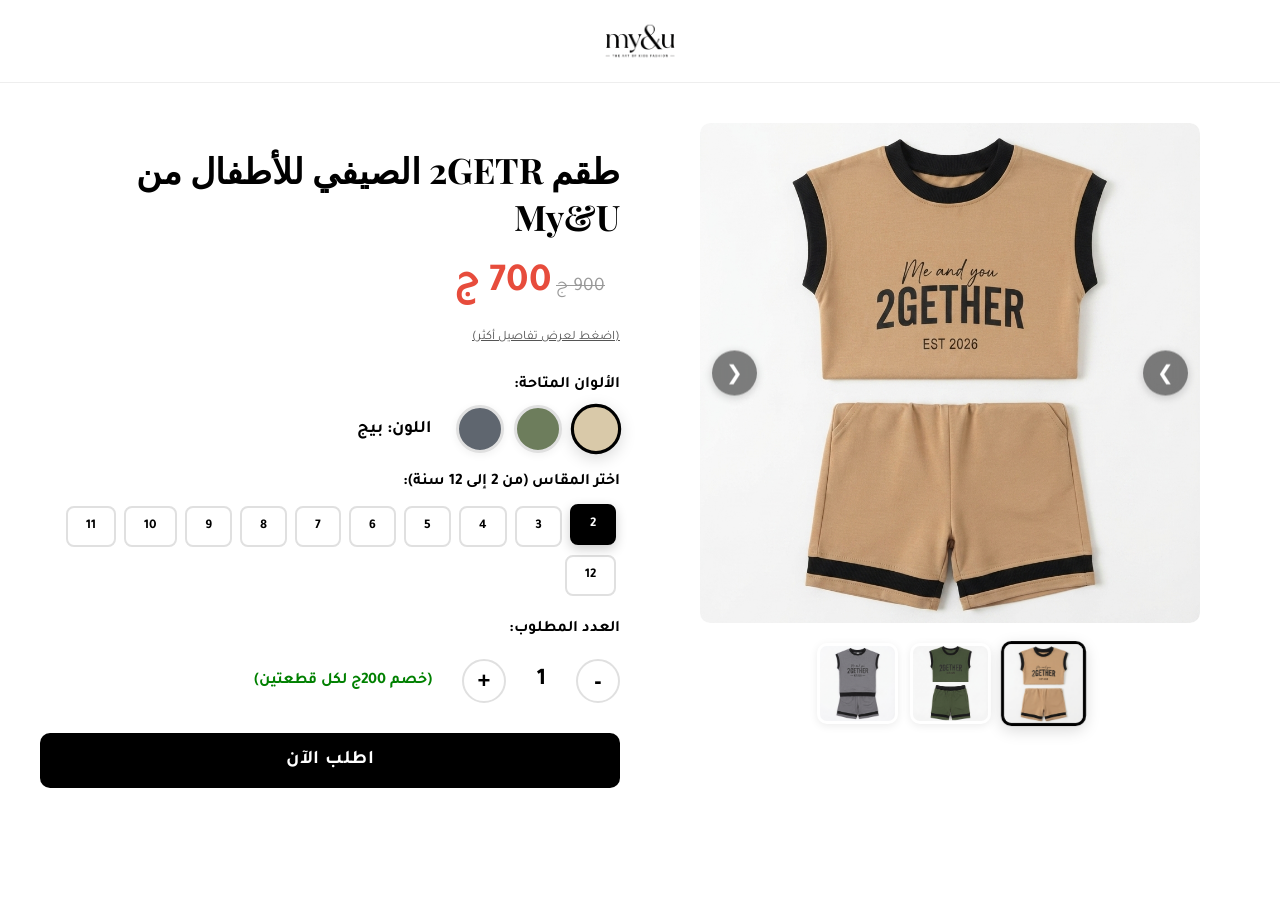
==== commit cfeb07b7: "Add files via upload" ====
--- a/index.html
+++ b/index.html
@@ -5,23 +5,24 @@
     <meta name="viewport" content="width=device-width, initial-scale=1.0">
     <title>My&U | طقم 2GETR</title>
     
-    <!-- ✅ بكسل ميتا - ضع الـ Pixel ID الخاص بك هنا -->
+    <!-- ✅ بكسل ميتا الجديد -->
+    <!-- Meta Pixel Code -->
     <script>
-        !function(f,b,e,v,n,t,s)
-        {if(f.fbq)return;n=f.fbq=function(){n.callMethod?
-        n.callMethod.apply(n,arguments):n.queue.push(arguments)};
-        if(!f._fbq)f._fbq=n;n.push=n;n.loaded=!0;n.version='2.0';
-        n.queue=[];t=b.createElement(e);t.async=!0;
-        t.src=v;s=b.getElementsByTagName(e)[0];
-        s.parentNode.insertBefore(t,s)}(window, document,'script',
-        'https://connect.facebook.net/en_US/fbevents.js');
-        fbq('init', '123456789012345'); // ⚠️ استبدل هذا بمعرف البكسل الخاص بك
-        fbq('track', 'PageView');
+    !function(f,b,e,v,n,t,s)
+    {if(f.fbq)return;n=f.fbq=function(){n.callMethod?
+    n.callMethod.apply(n,arguments):n.queue.push(arguments)};
+    if(!f._fbq)f._fbq=n;n.push=n;n.loaded=!0;n.version='2.0';
+    n.queue=[];t=b.createElement(e);t.async=!0;
+    t.src=v;s=b.getElementsByTagName(e)[0];
+    s.parentNode.insertBefore(t,s)}(window, document,'script',
+    'https://connect.facebook.net/en_US/fbevents.js');
+    fbq('init', '1043400881837068');
+    fbq('track', 'PageView');
     </script>
-    <noscript>
-        <img height="1" width="1" style="display:none" 
-             src="https://www.facebook.com/tr?id=123456789012345&ev=PageView&noscript=1"/>
-    </noscript>
+    <noscript><img height="1" width="1" style="display:none"
+    src="https://www.facebook.com/tr?id=1043400881837068&ev=PageView&noscript=1"
+    /></noscript>
+    <!-- End Meta Pixel Code -->
 
     <style>
         @import url('https://fonts.googleapis.com/css2?family=Playfair+Display:wght@400;700&family=Tajawal:wght@400;700&display=swap');
